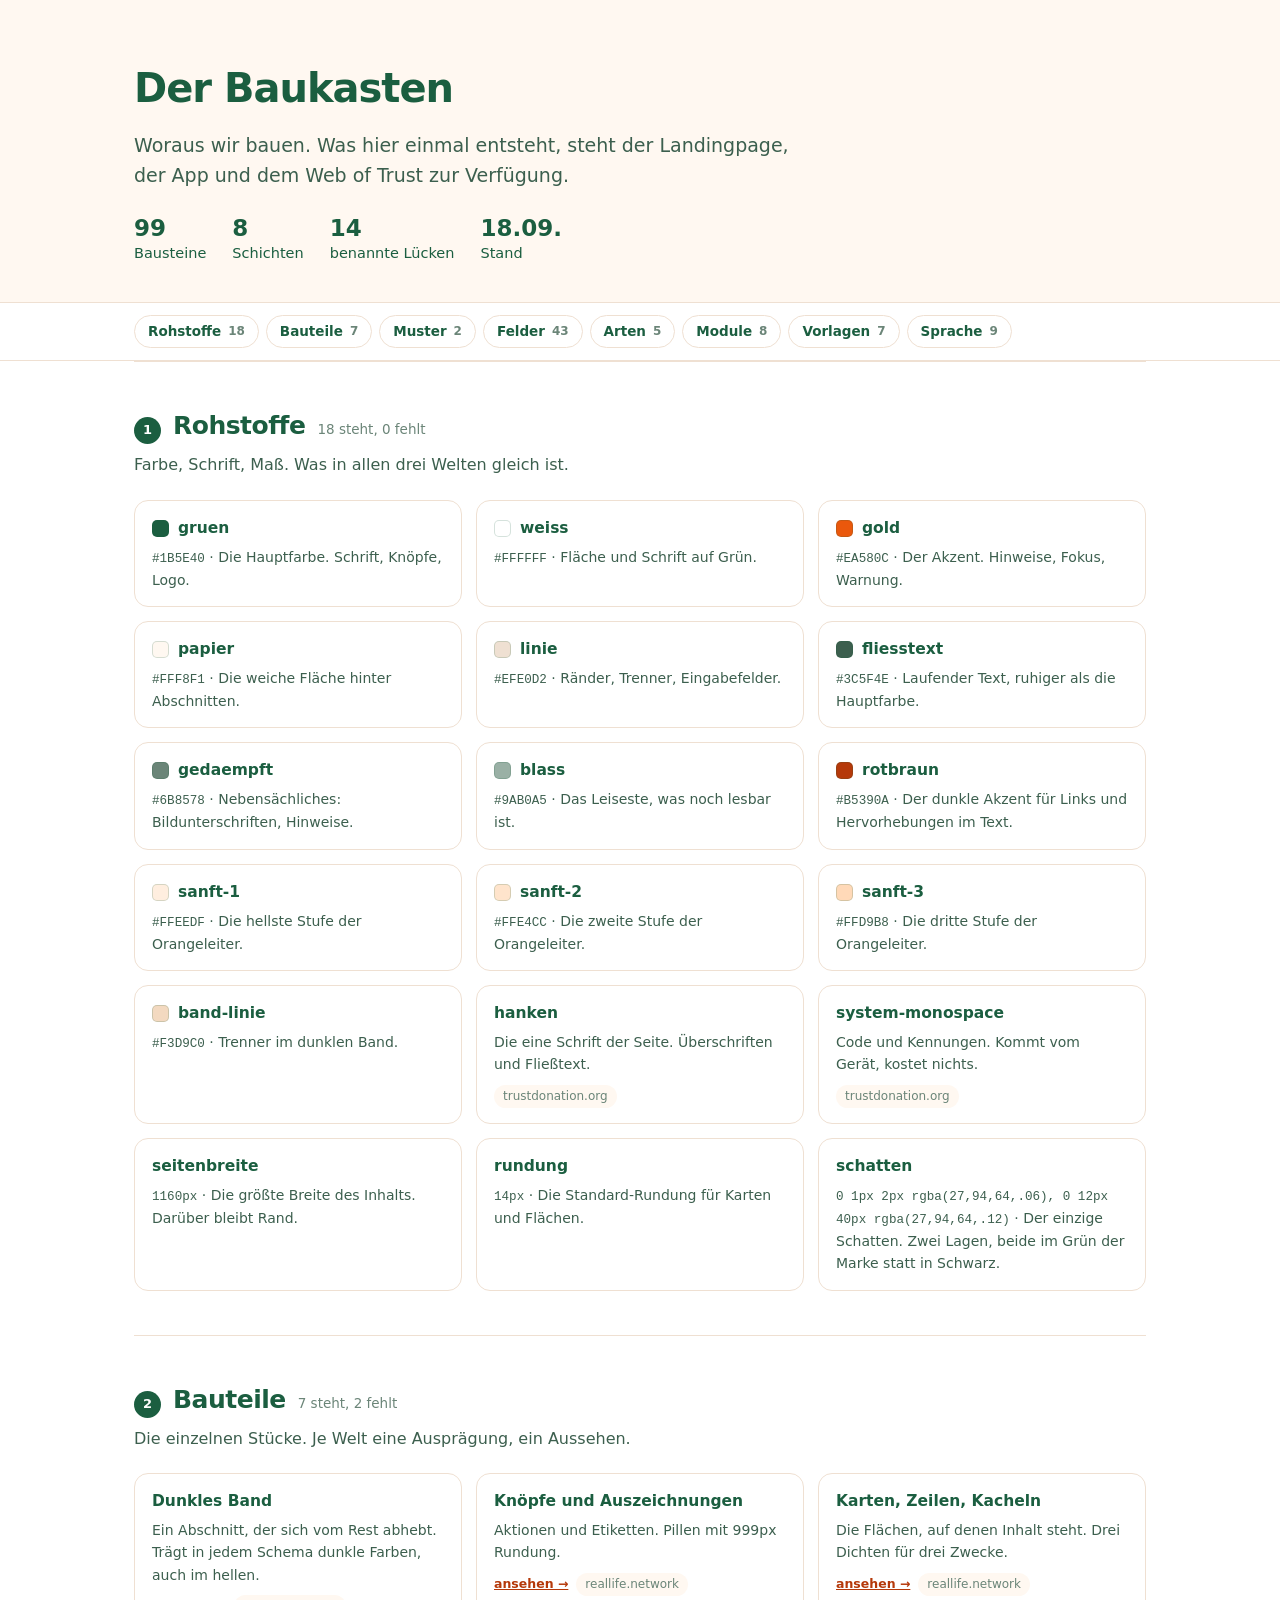
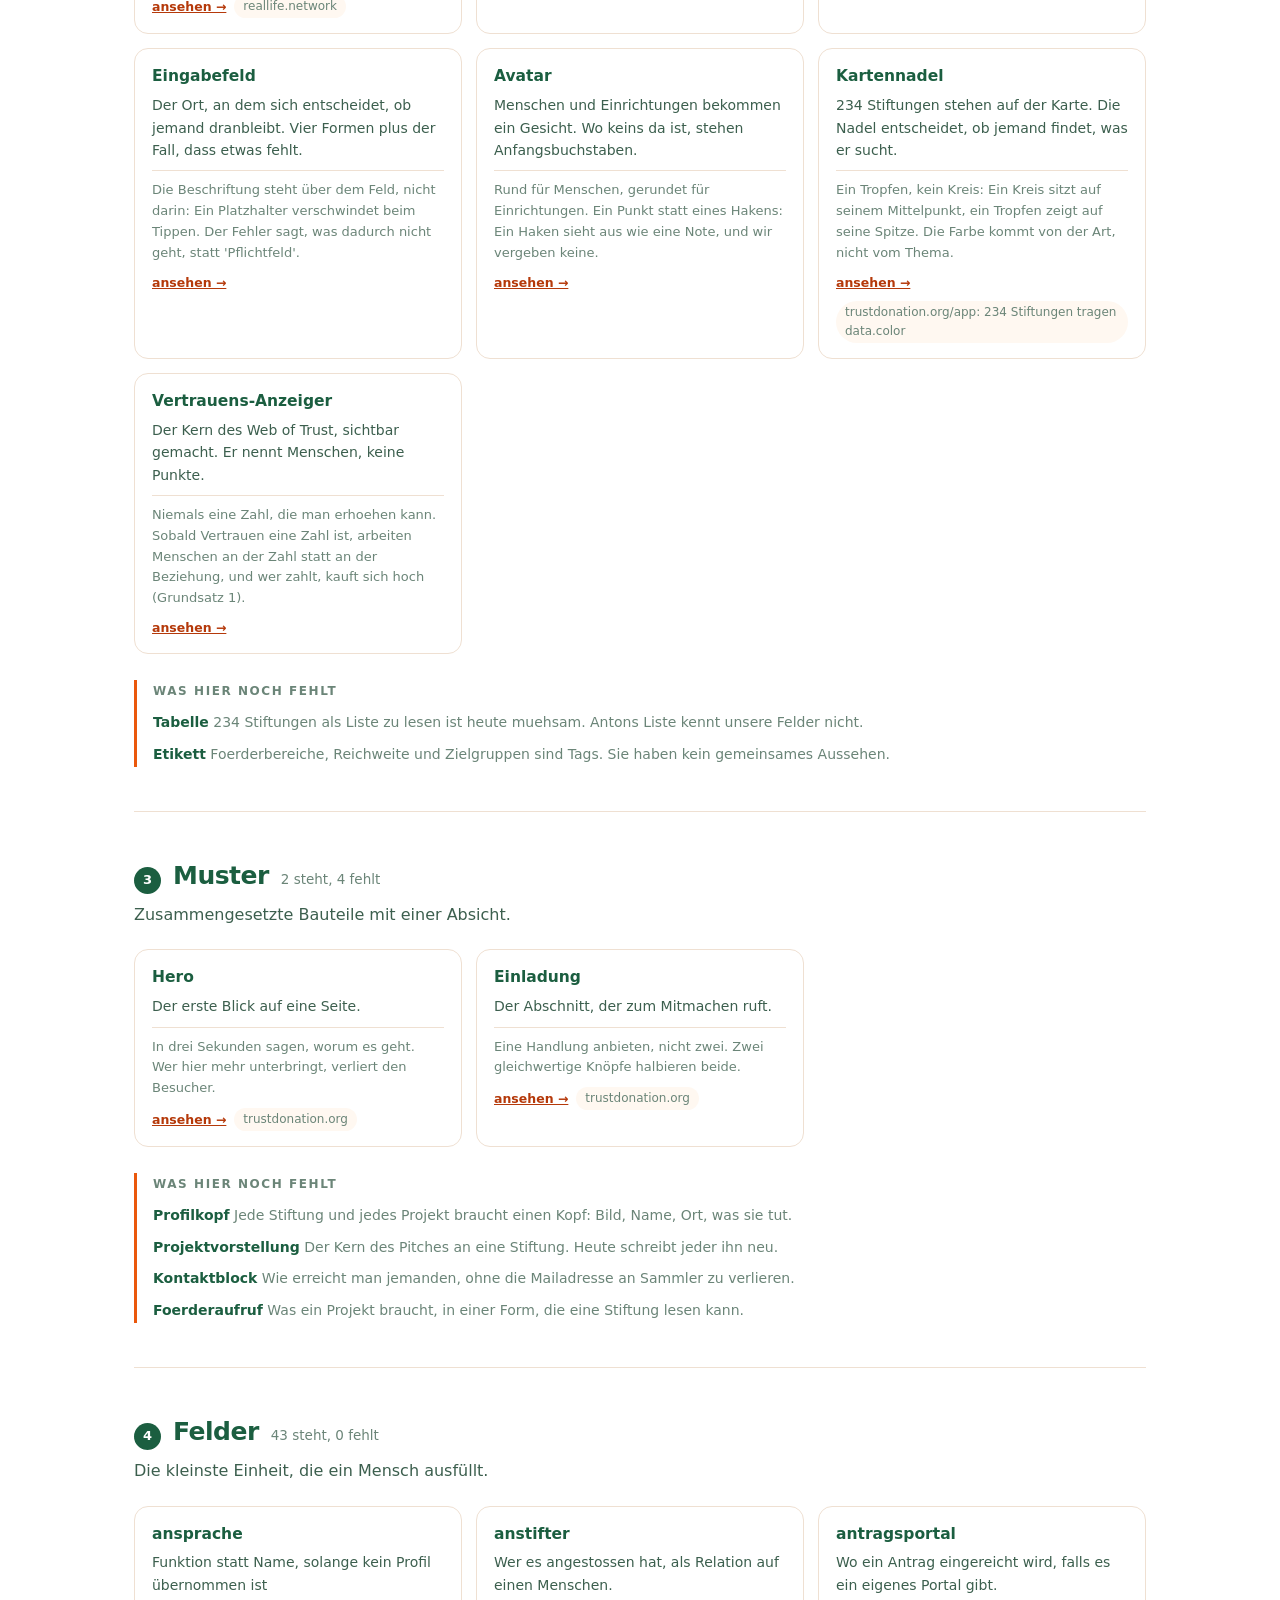
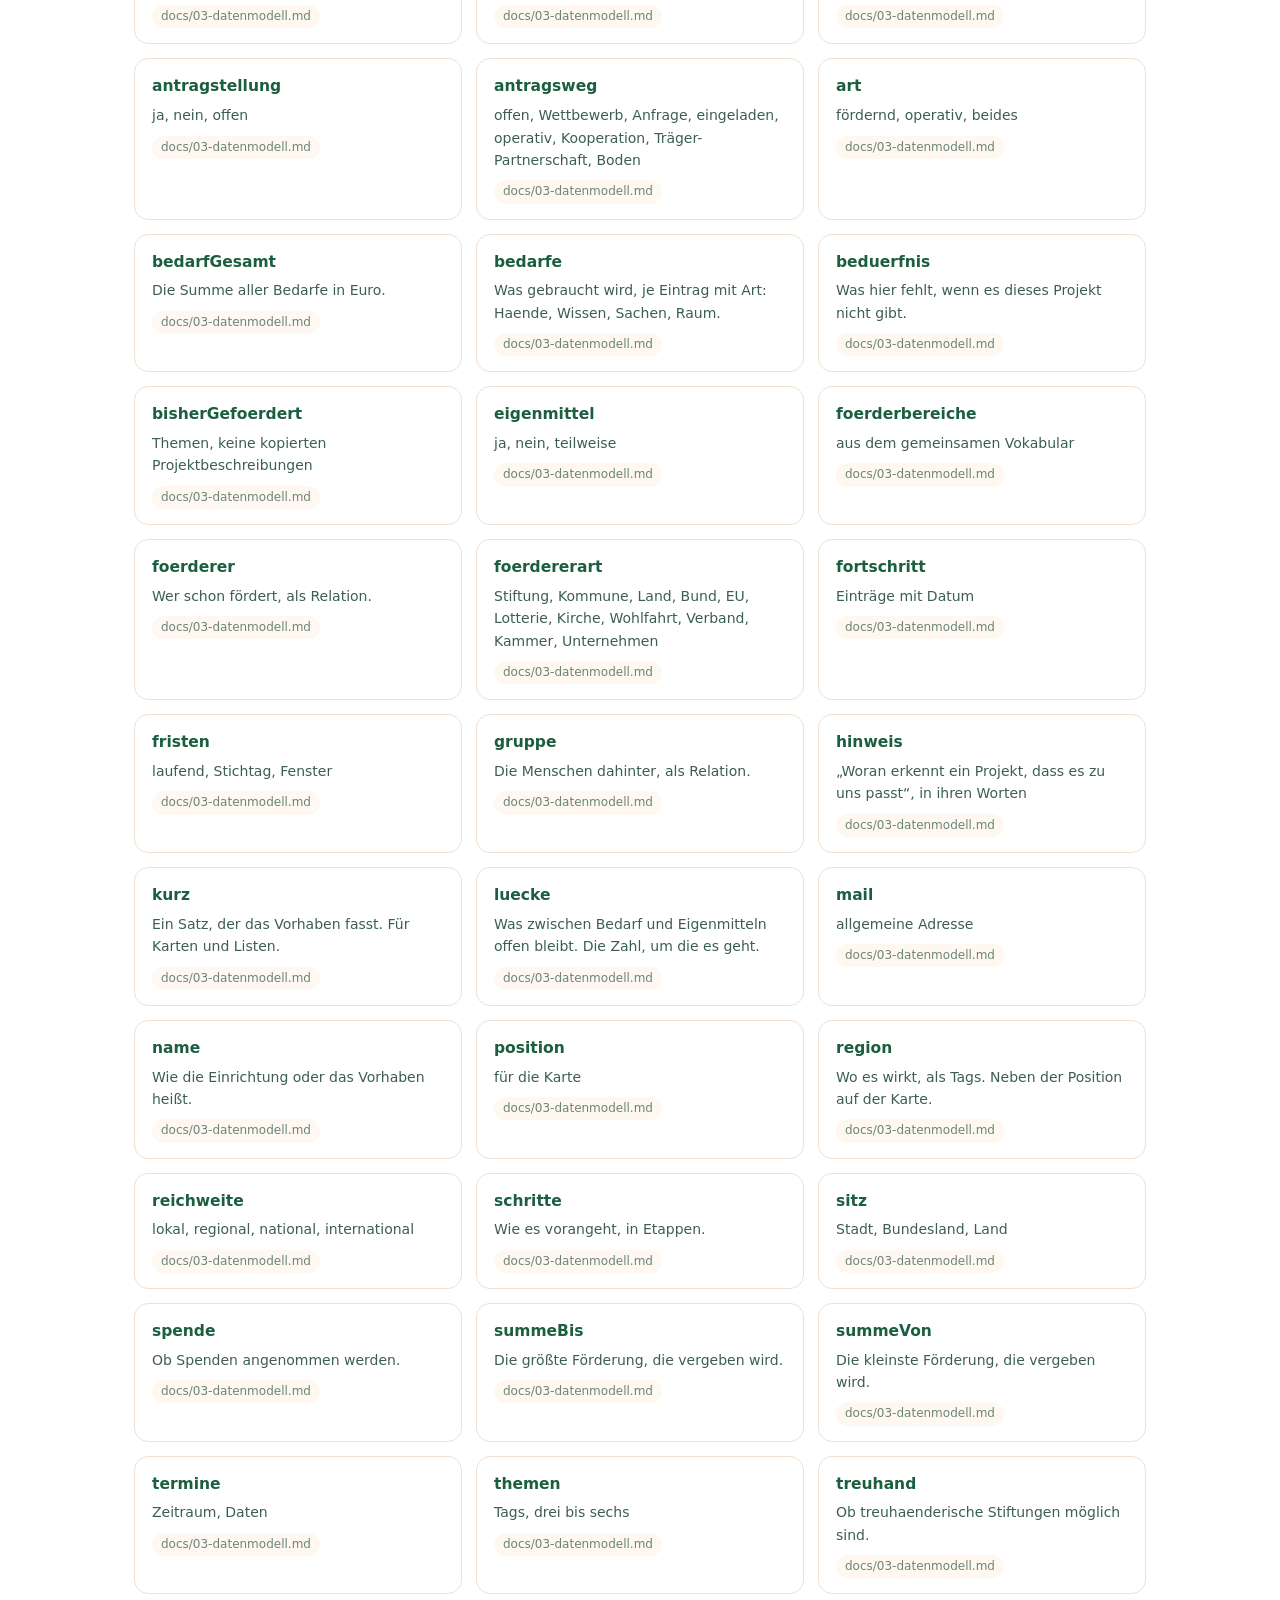
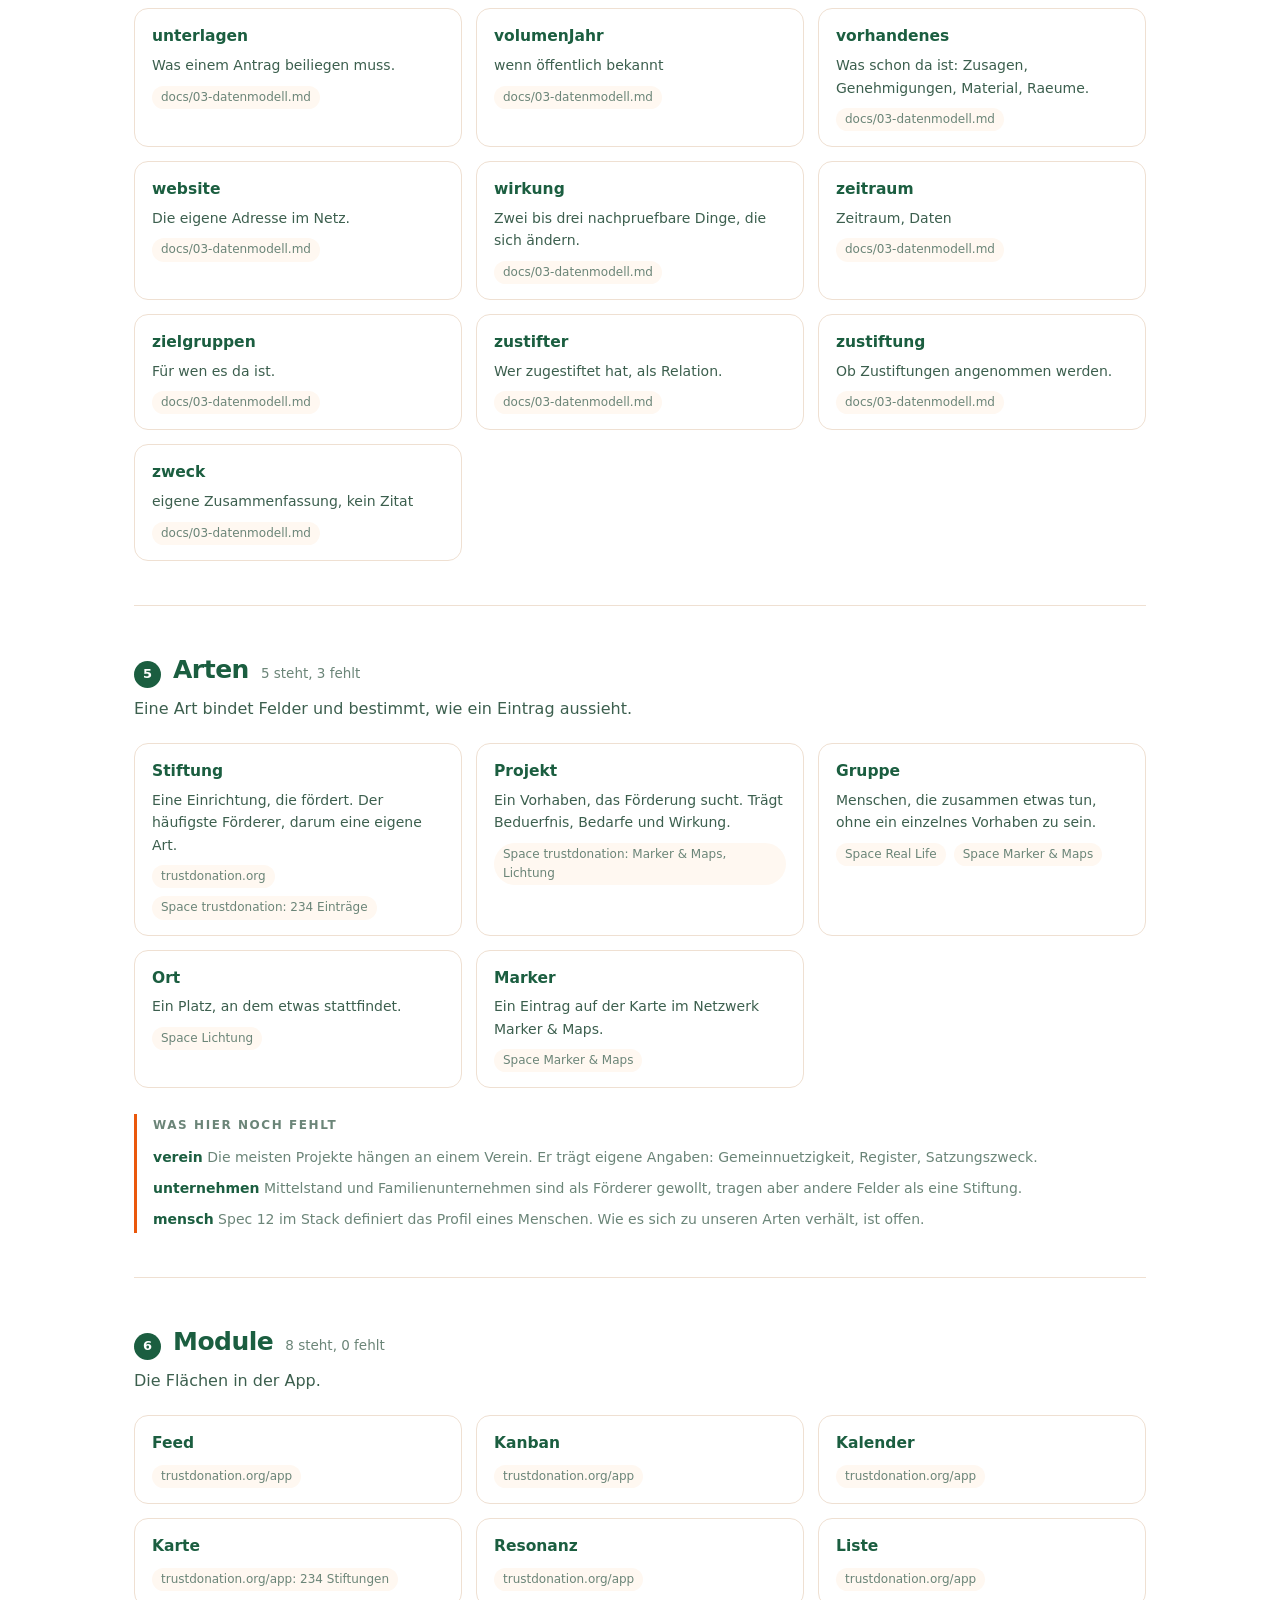
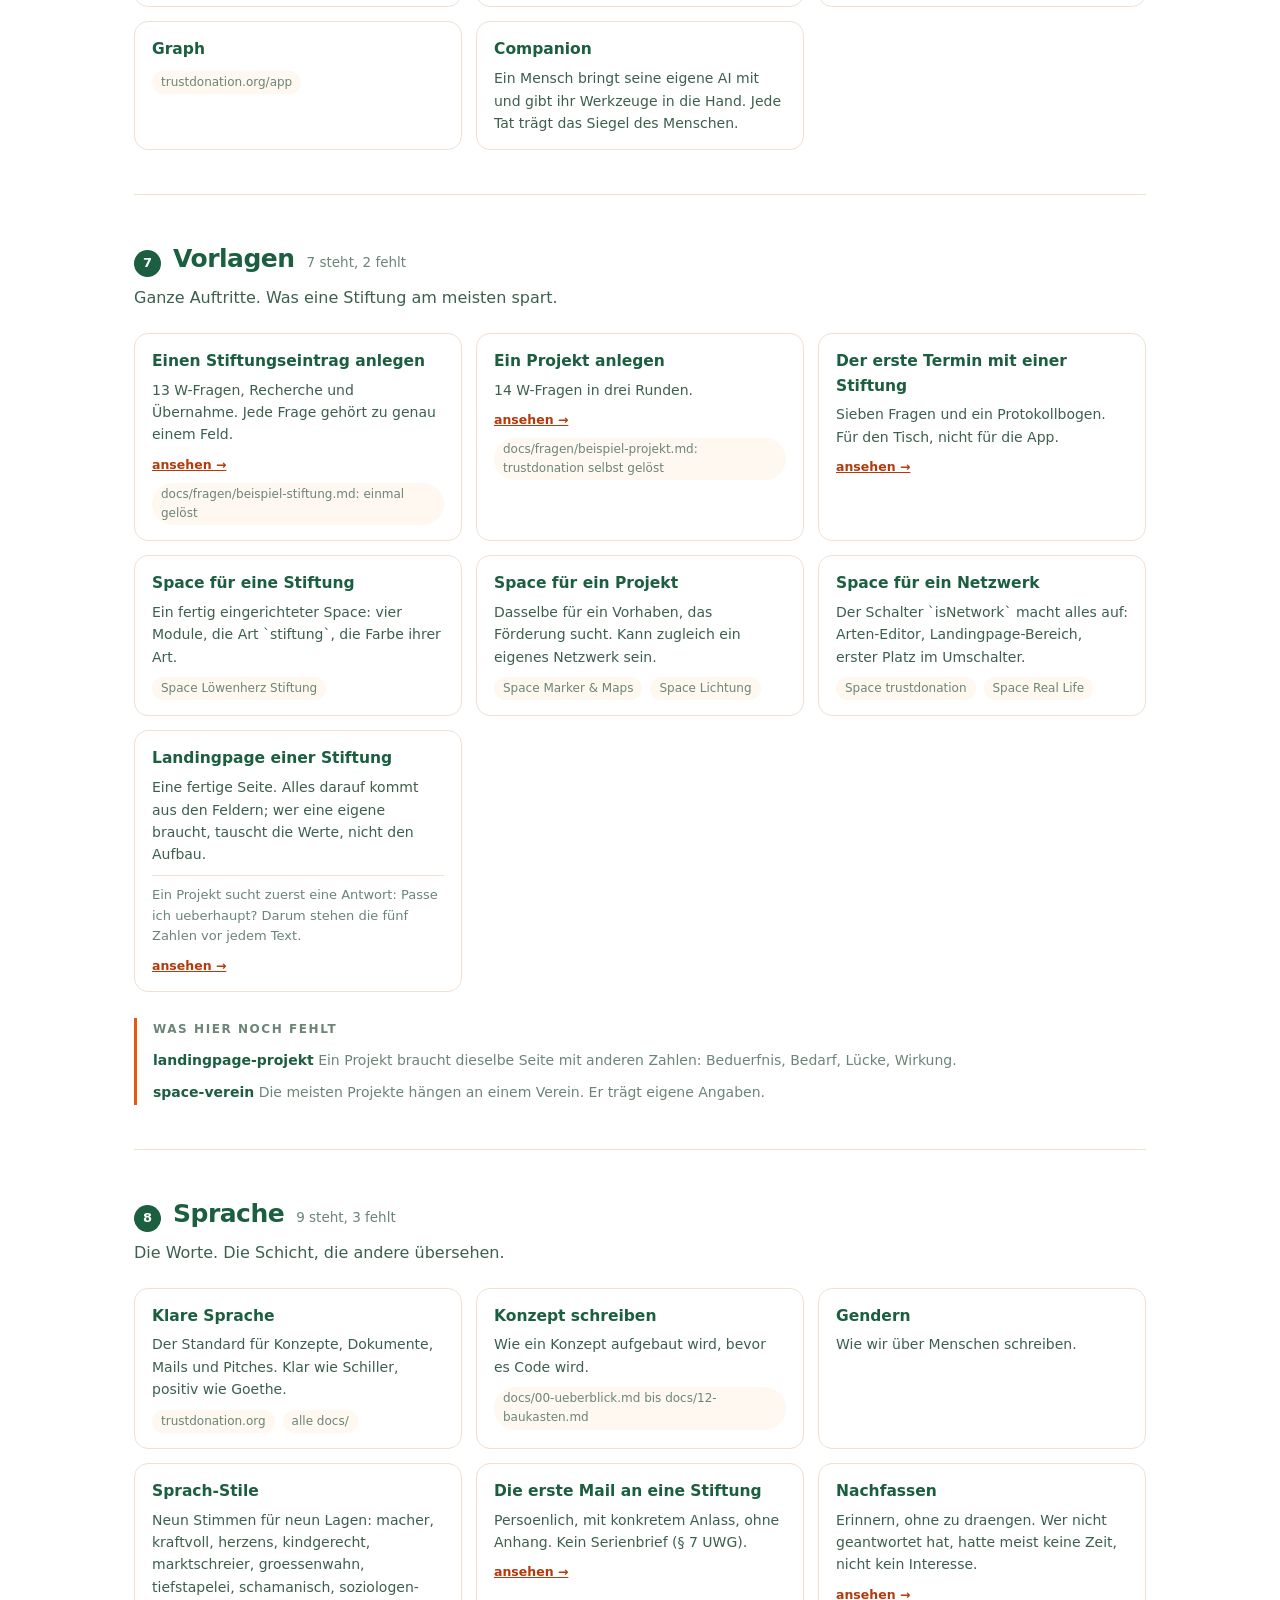
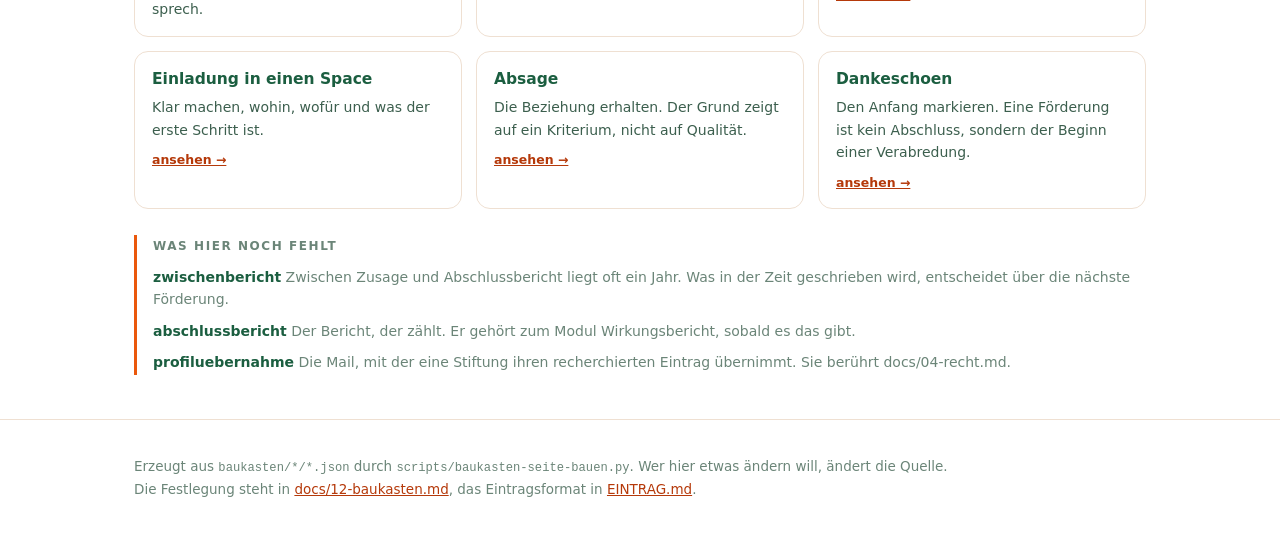
==== baukasten/index.html @ 00163eec "Der Baukasten wird sichtbar: eine Übersichtsseite Timo: "Sehe ich denn überhaupt den Baukasten? Ich " ====
<!doctype html>
<html lang="de">
<meta charset="utf-8">
<meta name="viewport" content="width=device-width, initial-scale=1">
<title>Der Baukasten — trustdonation</title>
<link rel="stylesheet" href="rohstoffe/tokens.css">
<style>
  * { box-sizing:border-box; }
  body { margin:0; background:var(--weiss); color:var(--gruen);
         font:400 16px/1.6 var(--schrift-hanken); -webkit-font-smoothing:antialiased; }
  .mitte { max-width:1060px; margin:0 auto; padding:0 24px; }
  a { color:var(--rotbraun); }

  header { padding:56px 0 36px; background:var(--papier); border-bottom:1px solid var(--linie); }
  h1 { font-size:clamp(28px,4vw,40px); font-weight:800; letter-spacing:-.025em; margin:0 0 10px; }
  .einsatz { font-size:19px; color:var(--fliesstext); max-width:36em; margin:0 0 24px; }
  .summe { display:flex; flex-wrap:wrap; gap:26px; font-size:14.5px; }
  .summe b { font-size:23px; font-weight:800; display:block; line-height:1.2; }

  nav { position:sticky; top:0; z-index:5; background:var(--weiss);
        border-bottom:1px solid var(--linie); padding:12px 0; }
  nav .mitte { display:flex; flex-wrap:wrap; gap:7px; }
  nav a { display:inline-flex; align-items:center; gap:7px;
          border:1px solid var(--linie); border-radius:999px; padding:5px 13px;
          font-size:13.5px; font-weight:600; color:var(--gruen); text-decoration:none; }
  nav a:hover { background:var(--papier); }
  nav a i { font-style:normal; color:var(--gedaempft); font-size:12px; }

  section { padding:44px 0; border-top:1px solid var(--linie); }
  .kopf { display:flex; align-items:baseline; gap:12px; flex-wrap:wrap; margin-bottom:6px; }
  .nr { width:27px; height:27px; border-radius:50%; background:var(--gruen); color:var(--weiss);
        font-size:13px; font-weight:700; display:inline-flex; align-items:center;
        justify-content:center; flex:none; }
  h2 { font-size:25px; font-weight:800; letter-spacing:-.02em; margin:0; }
  .zaehler { font-size:13.5px; color:var(--gedaempft); }
  .zweck { color:var(--fliesstext); margin:0 0 22px; max-width:40em; }

  .gitter { display:grid; grid-template-columns:repeat(auto-fill,minmax(258px,1fr)); gap:14px; }
  .stueck { border:1px solid var(--linie); border-radius:var(--rundung);
            padding:15px 17px; background:var(--weiss); }
  .stueck .name { font-weight:700; font-size:15.5px; display:flex;
                  align-items:center; gap:9px; margin-bottom:5px; }
  .probe { width:17px; height:17px; border-radius:5px; flex:none;
           border:1px solid rgba(27,94,64,.18); }
  .stueck .text { font-size:14px; color:var(--fliesstext); }
  .stueck .regel { font-size:13px; color:var(--gedaempft); margin-top:9px;
                   padding-top:9px; border-top:1px solid var(--linie); }
  .stueck .fuss { font-size:12px; color:var(--gedaempft); margin-top:9px;
                  display:flex; flex-wrap:wrap; gap:8px; align-items:center; }
  .stueck a.ansehen { font-size:12.5px; font-weight:600; }
  .beleg { background:var(--papier); border-radius:999px; padding:2px 9px; }

  .fehlt { margin-top:26px; border-left:3px solid var(--gold); padding:2px 0 2px 16px; }
  .fehlt h3 { font-size:12px; font-weight:700; text-transform:uppercase;
              letter-spacing:.13em; color:var(--gedaempft); margin:0 0 10px; }
  .fehlt ul { margin:0; padding:0; list-style:none; display:grid; gap:9px; }
  .fehlt li { font-size:14px; }
  .fehlt b { font-weight:600; }
  .fehlt span { color:var(--gedaempft); }

  footer { padding:36px 0 64px; font-size:13.5px; color:var(--gedaempft);
           border-top:1px solid var(--linie); }
  code { font-family:var(--schrift-system-monospace); font-size:.9em; }
</style>

<header>
  <div class="mitte">
    <h1>Der Baukasten</h1>
    <p class="einsatz">Woraus wir bauen. Was hier einmal entsteht, steht der Landingpage, der App und dem Web of Trust zur Verfügung.</p>
    <div class="summe">
      <span><b>99</b>Bausteine</span>
      <span><b>8</b>Schichten</span>
      <span><b>14</b>benannte Lücken</span>
      <span><b>18.09.</b>Stand</span>
    </div>
  </div>
</header>

<nav><div class="mitte"><a href="#rohstoffe">Rohstoffe <i>18</i></a><a href="#bauteile">Bauteile <i>7</i></a><a href="#muster">Muster <i>2</i></a><a href="#felder">Felder <i>43</i></a><a href="#arten">Arten <i>5</i></a><a href="#module">Module <i>8</i></a><a href="#vorlagen">Vorlagen <i>7</i></a><a href="#sprache">Sprache <i>9</i></a></div></nav>

<div class="mitte"><section id="rohstoffe"><div class="kopf"><span class="nr">1</span><h2>Rohstoffe</h2><span class="zaehler">18 steht, 0 fehlt</span></div><p class="zweck">Farbe, Schrift, Maß. Was in allen drei Welten gleich ist.</p><div class="gitter"><div class="stueck"><div class="name"><span class="probe" style="background:#1B5E40"></span>gruen</div><div class="text"><code>#1B5E40</code> · Die Hauptfarbe. Schrift, Knöpfe, Logo.</div></div><div class="stueck"><div class="name"><span class="probe" style="background:#FFFFFF"></span>weiss</div><div class="text"><code>#FFFFFF</code> · Fläche und Schrift auf Grün.</div></div><div class="stueck"><div class="name"><span class="probe" style="background:#EA580C"></span>gold</div><div class="text"><code>#EA580C</code> · Der Akzent. Hinweise, Fokus, Warnung.</div></div><div class="stueck"><div class="name"><span class="probe" style="background:#FFF8F1"></span>papier</div><div class="text"><code>#FFF8F1</code> · Die weiche Fläche hinter Abschnitten.</div></div><div class="stueck"><div class="name"><span class="probe" style="background:#EFE0D2"></span>linie</div><div class="text"><code>#EFE0D2</code> · Ränder, Trenner, Eingabefelder.</div></div><div class="stueck"><div class="name"><span class="probe" style="background:#3C5F4E"></span>fliesstext</div><div class="text"><code>#3C5F4E</code> · Laufender Text, ruhiger als die Hauptfarbe.</div></div><div class="stueck"><div class="name"><span class="probe" style="background:#6B8578"></span>gedaempft</div><div class="text"><code>#6B8578</code> · Nebensächliches: Bildunterschriften, Hinweise.</div></div><div class="stueck"><div class="name"><span class="probe" style="background:#9AB0A5"></span>blass</div><div class="text"><code>#9AB0A5</code> · Das Leiseste, was noch lesbar ist.</div></div><div class="stueck"><div class="name"><span class="probe" style="background:#B5390A"></span>rotbraun</div><div class="text"><code>#B5390A</code> · Der dunkle Akzent für Links und Hervorhebungen im Text.</div></div><div class="stueck"><div class="name"><span class="probe" style="background:#FFEEDF"></span>sanft-1</div><div class="text"><code>#FFEEDF</code> · Die hellste Stufe der Orangeleiter.</div></div><div class="stueck"><div class="name"><span class="probe" style="background:#FFE4CC"></span>sanft-2</div><div class="text"><code>#FFE4CC</code> · Die zweite Stufe der Orangeleiter.</div></div><div class="stueck"><div class="name"><span class="probe" style="background:#FFD9B8"></span>sanft-3</div><div class="text"><code>#FFD9B8</code> · Die dritte Stufe der Orangeleiter.</div></div><div class="stueck"><div class="name"><span class="probe" style="background:#F3D9C0"></span>band-linie</div><div class="text"><code>#F3D9C0</code> · Trenner im dunklen Band.</div></div><div class="stueck"><div class="name">hanken</div><div class="text">Die eine Schrift der Seite. Überschriften und Fließtext.</div><div class="fuss"><span class="beleg">trustdonation.org</span></div></div><div class="stueck"><div class="name">system-monospace</div><div class="text">Code und Kennungen. Kommt vom Gerät, kostet nichts.</div><div class="fuss"><span class="beleg">trustdonation.org</span></div></div><div class="stueck"><div class="name">seitenbreite</div><div class="text"><code>1160px</code> · Die größte Breite des Inhalts. Darüber bleibt Rand.</div></div><div class="stueck"><div class="name">rundung</div><div class="text"><code>14px</code> · Die Standard-Rundung für Karten und Flächen.</div></div><div class="stueck"><div class="name">schatten</div><div class="text"><code>0 1px 2px rgba(27,94,64,.06), 0 12px 40px rgba(27,94,64,.12)</code> · Der einzige Schatten. Zwei Lagen, beide im Grün der Marke statt in Schwarz.</div></div></div></section><section id="bauteile"><div class="kopf"><span class="nr">2</span><h2>Bauteile</h2><span class="zaehler">7 steht, 2 fehlt</span></div><p class="zweck">Die einzelnen Stücke. Je Welt eine Ausprägung, ein Aussehen.</p><div class="gitter"><div class="stueck"><div class="name">Dunkles Band</div><div class="text">Ein Abschnitt, der sich vom Rest abhebt. Trägt in jedem Schema dunkle Farben, auch im hellen.</div><div class="fuss"><a class="ansehen" href="../ds-bundle/components/band.html">ansehen →</a><span class="beleg">reallife.network</span></div></div><div class="stueck"><div class="name">Knöpfe und Auszeichnungen</div><div class="text">Aktionen und Etiketten. Pillen mit 999px Rundung.</div><div class="fuss"><a class="ansehen" href="../ds-bundle/components/buttons.html">ansehen →</a><span class="beleg">reallife.network</span></div></div><div class="stueck"><div class="name">Karten, Zeilen, Kacheln</div><div class="text">Die Flächen, auf denen Inhalt steht. Drei Dichten für drei Zwecke.</div><div class="fuss"><a class="ansehen" href="../ds-bundle/components/cards.html">ansehen →</a><span class="beleg">reallife.network</span></div></div><div class="stueck"><div class="name">Eingabefeld</div><div class="text">Der Ort, an dem sich entscheidet, ob jemand dranbleibt. Vier Formen plus der Fall, dass etwas fehlt.</div><div class="regel">Die Beschriftung steht über dem Feld, nicht darin: Ein Platzhalter verschwindet beim Tippen. Der Fehler sagt, was dadurch nicht geht, statt 'Pflichtfeld'.</div><div class="fuss"><a class="ansehen" href="bauteile/stuecke/feld.html">ansehen →</a></div></div><div class="stueck"><div class="name">Avatar</div><div class="text">Menschen und Einrichtungen bekommen ein Gesicht. Wo keins da ist, stehen Anfangsbuchstaben.</div><div class="regel">Rund für Menschen, gerundet für Einrichtungen. Ein Punkt statt eines Hakens: Ein Haken sieht aus wie eine Note, und wir vergeben keine.</div><div class="fuss"><a class="ansehen" href="bauteile/stuecke/avatar.html">ansehen →</a></div></div><div class="stueck"><div class="name">Kartennadel</div><div class="text">234 Stiftungen stehen auf der Karte. Die Nadel entscheidet, ob jemand findet, was er sucht.</div><div class="regel">Ein Tropfen, kein Kreis: Ein Kreis sitzt auf seinem Mittelpunkt, ein Tropfen zeigt auf seine Spitze. Die Farbe kommt von der Art, nicht vom Thema.</div><div class="fuss"><a class="ansehen" href="bauteile/stuecke/kartennadel.html">ansehen →</a><span class="beleg">trustdonation.org/app: 234 Stiftungen tragen data.color</span></div></div><div class="stueck"><div class="name">Vertrauens-Anzeiger</div><div class="text">Der Kern des Web of Trust, sichtbar gemacht. Er nennt Menschen, keine Punkte.</div><div class="regel">Niemals eine Zahl, die man erhoehen kann. Sobald Vertrauen eine Zahl ist, arbeiten Menschen an der Zahl statt an der Beziehung, und wer zahlt, kauft sich hoch (Grundsatz 1).</div><div class="fuss"><a class="ansehen" href="bauteile/stuecke/vertrauens-anzeiger.html">ansehen →</a></div></div></div><div class="fehlt"><h3>Was hier noch fehlt</h3><ul><li><b>Tabelle</b> <span>234 Stiftungen als Liste zu lesen ist heute muehsam. Antons Liste kennt unsere Felder nicht.</span></li><li><b>Etikett</b> <span>Foerderbereiche, Reichweite und Zielgruppen sind Tags. Sie haben kein gemeinsames Aussehen.</span></li></ul></div></section><section id="muster"><div class="kopf"><span class="nr">3</span><h2>Muster</h2><span class="zaehler">2 steht, 4 fehlt</span></div><p class="zweck">Zusammengesetzte Bauteile mit einer Absicht.</p><div class="gitter"><div class="stueck"><div class="name">Hero</div><div class="text">Der erste Blick auf eine Seite.</div><div class="regel">In drei Sekunden sagen, worum es geht. Wer hier mehr unterbringt, verliert den Besucher.</div><div class="fuss"><a class="ansehen" href="../ds-bundle/patterns/hero.html">ansehen →</a><span class="beleg">trustdonation.org</span></div></div><div class="stueck"><div class="name">Einladung</div><div class="text">Der Abschnitt, der zum Mitmachen ruft.</div><div class="regel">Eine Handlung anbieten, nicht zwei. Zwei gleichwertige Knöpfe halbieren beide.</div><div class="fuss"><a class="ansehen" href="../ds-bundle/patterns/invitation.html">ansehen →</a><span class="beleg">trustdonation.org</span></div></div></div><div class="fehlt"><h3>Was hier noch fehlt</h3><ul><li><b>Profilkopf</b> <span>Jede Stiftung und jedes Projekt braucht einen Kopf: Bild, Name, Ort, was sie tut.</span></li><li><b>Projektvorstellung</b> <span>Der Kern des Pitches an eine Stiftung. Heute schreibt jeder ihn neu.</span></li><li><b>Kontaktblock</b> <span>Wie erreicht man jemanden, ohne die Mailadresse an Sammler zu verlieren.</span></li><li><b>Foerderaufruf</b> <span>Was ein Projekt braucht, in einer Form, die eine Stiftung lesen kann.</span></li></ul></div></section><section id="felder"><div class="kopf"><span class="nr">4</span><h2>Felder</h2><span class="zaehler">43 steht, 0 fehlt</span></div><p class="zweck">Die kleinste Einheit, die ein Mensch ausfüllt.</p><div class="gitter"><div class="stueck"><div class="name">ansprache</div><div class="text">Funktion statt Name, solange kein Profil übernommen ist</div><div class="fuss"><span class="beleg">docs/03-datenmodell.md</span></div></div><div class="stueck"><div class="name">anstifter</div><div class="text">Wer es angestossen hat, als Relation auf einen Menschen.</div><div class="fuss"><span class="beleg">docs/03-datenmodell.md</span></div></div><div class="stueck"><div class="name">antragsportal</div><div class="text">Wo ein Antrag eingereicht wird, falls es ein eigenes Portal gibt.</div><div class="fuss"><span class="beleg">docs/03-datenmodell.md</span></div></div><div class="stueck"><div class="name">antragstellung</div><div class="text">ja, nein, offen</div><div class="fuss"><span class="beleg">docs/03-datenmodell.md</span></div></div><div class="stueck"><div class="name">antragsweg</div><div class="text">offen, Wettbewerb, Anfrage, eingeladen, operativ, Kooperation, Träger-Partnerschaft, Boden</div><div class="fuss"><span class="beleg">docs/03-datenmodell.md</span></div></div><div class="stueck"><div class="name">art</div><div class="text">fördernd, operativ, beides</div><div class="fuss"><span class="beleg">docs/03-datenmodell.md</span></div></div><div class="stueck"><div class="name">bedarfGesamt</div><div class="text">Die Summe aller Bedarfe in Euro.</div><div class="fuss"><span class="beleg">docs/03-datenmodell.md</span></div></div><div class="stueck"><div class="name">bedarfe</div><div class="text">Was gebraucht wird, je Eintrag mit Art: Haende, Wissen, Sachen, Raum.</div><div class="fuss"><span class="beleg">docs/03-datenmodell.md</span></div></div><div class="stueck"><div class="name">beduerfnis</div><div class="text">Was hier fehlt, wenn es dieses Projekt nicht gibt.</div><div class="fuss"><span class="beleg">docs/03-datenmodell.md</span></div></div><div class="stueck"><div class="name">bisherGefoerdert</div><div class="text">Themen, keine kopierten Projektbeschreibungen</div><div class="fuss"><span class="beleg">docs/03-datenmodell.md</span></div></div><div class="stueck"><div class="name">eigenmittel</div><div class="text">ja, nein, teilweise</div><div class="fuss"><span class="beleg">docs/03-datenmodell.md</span></div></div><div class="stueck"><div class="name">foerderbereiche</div><div class="text">aus dem gemeinsamen Vokabular</div><div class="fuss"><span class="beleg">docs/03-datenmodell.md</span></div></div><div class="stueck"><div class="name">foerderer</div><div class="text">Wer schon fördert, als Relation.</div><div class="fuss"><span class="beleg">docs/03-datenmodell.md</span></div></div><div class="stueck"><div class="name">foerdererart</div><div class="text">Stiftung, Kommune, Land, Bund, EU, Lotterie, Kirche, Wohlfahrt, Verband, Kammer, Unternehmen</div><div class="fuss"><span class="beleg">docs/03-datenmodell.md</span></div></div><div class="stueck"><div class="name">fortschritt</div><div class="text">Einträge mit Datum</div><div class="fuss"><span class="beleg">docs/03-datenmodell.md</span></div></div><div class="stueck"><div class="name">fristen</div><div class="text">laufend, Stichtag, Fenster</div><div class="fuss"><span class="beleg">docs/03-datenmodell.md</span></div></div><div class="stueck"><div class="name">gruppe</div><div class="text">Die Menschen dahinter, als Relation.</div><div class="fuss"><span class="beleg">docs/03-datenmodell.md</span></div></div><div class="stueck"><div class="name">hinweis</div><div class="text">„Woran erkennt ein Projekt, dass es zu uns passt“, in ihren Worten</div><div class="fuss"><span class="beleg">docs/03-datenmodell.md</span></div></div><div class="stueck"><div class="name">kurz</div><div class="text">Ein Satz, der das Vorhaben fasst. Für Karten und Listen.</div><div class="fuss"><span class="beleg">docs/03-datenmodell.md</span></div></div><div class="stueck"><div class="name">luecke</div><div class="text">Was zwischen Bedarf und Eigenmitteln offen bleibt. Die Zahl, um die es geht.</div><div class="fuss"><span class="beleg">docs/03-datenmodell.md</span></div></div><div class="stueck"><div class="name">mail</div><div class="text">allgemeine Adresse</div><div class="fuss"><span class="beleg">docs/03-datenmodell.md</span></div></div><div class="stueck"><div class="name">name</div><div class="text">Wie die Einrichtung oder das Vorhaben heißt.</div><div class="fuss"><span class="beleg">docs/03-datenmodell.md</span></div></div><div class="stueck"><div class="name">position</div><div class="text">für die Karte</div><div class="fuss"><span class="beleg">docs/03-datenmodell.md</span></div></div><div class="stueck"><div class="name">region</div><div class="text">Wo es wirkt, als Tags. Neben der Position auf der Karte.</div><div class="fuss"><span class="beleg">docs/03-datenmodell.md</span></div></div><div class="stueck"><div class="name">reichweite</div><div class="text">lokal, regional, national, international</div><div class="fuss"><span class="beleg">docs/03-datenmodell.md</span></div></div><div class="stueck"><div class="name">schritte</div><div class="text">Wie es vorangeht, in Etappen.</div><div class="fuss"><span class="beleg">docs/03-datenmodell.md</span></div></div><div class="stueck"><div class="name">sitz</div><div class="text">Stadt, Bundesland, Land</div><div class="fuss"><span class="beleg">docs/03-datenmodell.md</span></div></div><div class="stueck"><div class="name">spende</div><div class="text">Ob Spenden angenommen werden.</div><div class="fuss"><span class="beleg">docs/03-datenmodell.md</span></div></div><div class="stueck"><div class="name">summeBis</div><div class="text">Die größte Förderung, die vergeben wird.</div><div class="fuss"><span class="beleg">docs/03-datenmodell.md</span></div></div><div class="stueck"><div class="name">summeVon</div><div class="text">Die kleinste Förderung, die vergeben wird.</div><div class="fuss"><span class="beleg">docs/03-datenmodell.md</span></div></div><div class="stueck"><div class="name">termine</div><div class="text">Zeitraum, Daten</div><div class="fuss"><span class="beleg">docs/03-datenmodell.md</span></div></div><div class="stueck"><div class="name">themen</div><div class="text">Tags, drei bis sechs</div><div class="fuss"><span class="beleg">docs/03-datenmodell.md</span></div></div><div class="stueck"><div class="name">treuhand</div><div class="text">Ob treuhaenderische Stiftungen möglich sind.</div><div class="fuss"><span class="beleg">docs/03-datenmodell.md</span></div></div><div class="stueck"><div class="name">unterlagen</div><div class="text">Was einem Antrag beiliegen muss.</div><div class="fuss"><span class="beleg">docs/03-datenmodell.md</span></div></div><div class="stueck"><div class="name">volumenJahr</div><div class="text">wenn öffentlich bekannt</div><div class="fuss"><span class="beleg">docs/03-datenmodell.md</span></div></div><div class="stueck"><div class="name">vorhandenes</div><div class="text">Was schon da ist: Zusagen, Genehmigungen, Material, Raeume.</div><div class="fuss"><span class="beleg">docs/03-datenmodell.md</span></div></div><div class="stueck"><div class="name">website</div><div class="text">Die eigene Adresse im Netz.</div><div class="fuss"><span class="beleg">docs/03-datenmodell.md</span></div></div><div class="stueck"><div class="name">wirkung</div><div class="text">Zwei bis drei nachpruefbare Dinge, die sich ändern.</div><div class="fuss"><span class="beleg">docs/03-datenmodell.md</span></div></div><div class="stueck"><div class="name">zeitraum</div><div class="text">Zeitraum, Daten</div><div class="fuss"><span class="beleg">docs/03-datenmodell.md</span></div></div><div class="stueck"><div class="name">zielgruppen</div><div class="text">Für wen es da ist.</div><div class="fuss"><span class="beleg">docs/03-datenmodell.md</span></div></div><div class="stueck"><div class="name">zustifter</div><div class="text">Wer zugestiftet hat, als Relation.</div><div class="fuss"><span class="beleg">docs/03-datenmodell.md</span></div></div><div class="stueck"><div class="name">zustiftung</div><div class="text">Ob Zustiftungen angenommen werden.</div><div class="fuss"><span class="beleg">docs/03-datenmodell.md</span></div></div><div class="stueck"><div class="name">zweck</div><div class="text">eigene Zusammenfassung, kein Zitat</div><div class="fuss"><span class="beleg">docs/03-datenmodell.md</span></div></div></div></section><section id="arten"><div class="kopf"><span class="nr">5</span><h2>Arten</h2><span class="zaehler">5 steht, 3 fehlt</span></div><p class="zweck">Eine Art bindet Felder und bestimmt, wie ein Eintrag aussieht.</p><div class="gitter"><div class="stueck"><div class="name">Stiftung</div><div class="text">Eine Einrichtung, die fördert. Der häufigste Förderer, darum eine eigene Art.</div><div class="fuss"><span class="beleg">trustdonation.org</span><span class="beleg">Space trustdonation: 234 Einträge</span></div></div><div class="stueck"><div class="name">Projekt</div><div class="text">Ein Vorhaben, das Förderung sucht. Trägt Beduerfnis, Bedarfe und Wirkung.</div><div class="fuss"><span class="beleg">Space trustdonation: Marker &amp; Maps, Lichtung</span></div></div><div class="stueck"><div class="name">Gruppe</div><div class="text">Menschen, die zusammen etwas tun, ohne ein einzelnes Vorhaben zu sein.</div><div class="fuss"><span class="beleg">Space Real Life</span><span class="beleg">Space Marker &amp; Maps</span></div></div><div class="stueck"><div class="name">Ort</div><div class="text">Ein Platz, an dem etwas stattfindet.</div><div class="fuss"><span class="beleg">Space Lichtung</span></div></div><div class="stueck"><div class="name">Marker</div><div class="text">Ein Eintrag auf der Karte im Netzwerk Marker & Maps.</div><div class="fuss"><span class="beleg">Space Marker &amp; Maps</span></div></div></div><div class="fehlt"><h3>Was hier noch fehlt</h3><ul><li><b>verein</b> <span>Die meisten Projekte hängen an einem Verein. Er trägt eigene Angaben: Gemeinnuetzigkeit, Register, Satzungszweck.</span></li><li><b>unternehmen</b> <span>Mittelstand und Familienunternehmen sind als Förderer gewollt, tragen aber andere Felder als eine Stiftung.</span></li><li><b>mensch</b> <span>Spec 12 im Stack definiert das Profil eines Menschen. Wie es sich zu unseren Arten verhält, ist offen.</span></li></ul></div></section><section id="module"><div class="kopf"><span class="nr">6</span><h2>Module</h2><span class="zaehler">8 steht, 0 fehlt</span></div><p class="zweck">Die Flächen in der App.</p><div class="gitter"><div class="stueck"><div class="name">Feed</div><div class="fuss"><span class="beleg">trustdonation.org/app</span></div></div><div class="stueck"><div class="name">Kanban</div><div class="fuss"><span class="beleg">trustdonation.org/app</span></div></div><div class="stueck"><div class="name">Kalender</div><div class="fuss"><span class="beleg">trustdonation.org/app</span></div></div><div class="stueck"><div class="name">Karte</div><div class="fuss"><span class="beleg">trustdonation.org/app: 234 Stiftungen</span></div></div><div class="stueck"><div class="name">Resonanz</div><div class="fuss"><span class="beleg">trustdonation.org/app</span></div></div><div class="stueck"><div class="name">Liste</div><div class="fuss"><span class="beleg">trustdonation.org/app</span></div></div><div class="stueck"><div class="name">Graph</div><div class="fuss"><span class="beleg">trustdonation.org/app</span></div></div><div class="stueck"><div class="name">Companion</div><div class="text">Ein Mensch bringt seine eigene AI mit und gibt ihr Werkzeuge in die Hand. Jede Tat trägt das Siegel des Menschen.</div></div></div></section><section id="vorlagen"><div class="kopf"><span class="nr">7</span><h2>Vorlagen</h2><span class="zaehler">7 steht, 2 fehlt</span></div><p class="zweck">Ganze Auftritte. Was eine Stiftung am meisten spart.</p><div class="gitter"><div class="stueck"><div class="name">Einen Stiftungseintrag anlegen</div><div class="text">13 W-Fragen, Recherche und Übernahme. Jede Frage gehört zu genau einem Feld.</div><div class="fuss"><a class="ansehen" href="../docs/fragen/stiftung.md">ansehen →</a><span class="beleg">docs/fragen/beispiel-stiftung.md: einmal gelöst</span></div></div><div class="stueck"><div class="name">Ein Projekt anlegen</div><div class="text">14 W-Fragen in drei Runden.</div><div class="fuss"><a class="ansehen" href="../docs/fragen/projekt.md">ansehen →</a><span class="beleg">docs/fragen/beispiel-projekt.md: trustdonation selbst gelöst</span></div></div><div class="stueck"><div class="name">Der erste Termin mit einer Stiftung</div><div class="text">Sieben Fragen und ein Protokollbogen. Für den Tisch, nicht für die App.</div><div class="fuss"><a class="ansehen" href="../docs/fragen/stiftungsgespraech.md">ansehen →</a></div></div><div class="stueck"><div class="name">Space für eine Stiftung</div><div class="text">Ein fertig eingerichteter Space: vier Module, die Art `stiftung`, die Farbe ihrer Art.</div><div class="fuss"><span class="beleg">Space Löwenherz Stiftung</span></div></div><div class="stueck"><div class="name">Space für ein Projekt</div><div class="text">Dasselbe für ein Vorhaben, das Förderung sucht. Kann zugleich ein eigenes Netzwerk sein.</div><div class="fuss"><span class="beleg">Space Marker &amp; Maps</span><span class="beleg">Space Lichtung</span></div></div><div class="stueck"><div class="name">Space für ein Netzwerk</div><div class="text">Der Schalter `isNetwork` macht alles auf: Arten-Editor, Landingpage-Bereich, erster Platz im Umschalter.</div><div class="fuss"><span class="beleg">Space trustdonation</span><span class="beleg">Space Real Life</span></div></div><div class="stueck"><div class="name">Landingpage einer Stiftung</div><div class="text">Eine fertige Seite. Alles darauf kommt aus den Feldern; wer eine eigene braucht, tauscht die Werte, nicht den Aufbau.</div><div class="regel">Ein Projekt sucht zuerst eine Antwort: Passe ich ueberhaupt? Darum stehen die fünf Zahlen vor jedem Text.</div><div class="fuss"><a class="ansehen" href="vorlagen/landingpage-stiftung.html">ansehen →</a></div></div></div><div class="fehlt"><h3>Was hier noch fehlt</h3><ul><li><b>landingpage-projekt</b> <span>Ein Projekt braucht dieselbe Seite mit anderen Zahlen: Beduerfnis, Bedarf, Lücke, Wirkung.</span></li><li><b>space-verein</b> <span>Die meisten Projekte hängen an einem Verein. Er trägt eigene Angaben.</span></li></ul></div></section><section id="sprache"><div class="kopf"><span class="nr">8</span><h2>Sprache</h2><span class="zaehler">9 steht, 3 fehlt</span></div><p class="zweck">Die Worte. Die Schicht, die andere übersehen.</p><div class="gitter"><div class="stueck"><div class="name">Klare Sprache</div><div class="text">Der Standard für Konzepte, Dokumente, Mails und Pitches. Klar wie Schiller, positiv wie Goethe.</div><div class="fuss"><span class="beleg">trustdonation.org</span><span class="beleg">alle docs/</span></div></div><div class="stueck"><div class="name">Konzept schreiben</div><div class="text">Wie ein Konzept aufgebaut wird, bevor es Code wird.</div><div class="fuss"><span class="beleg">docs/00-ueberblick.md bis docs/12-baukasten.md</span></div></div><div class="stueck"><div class="name">Gendern</div><div class="text">Wie wir über Menschen schreiben.</div></div><div class="stueck"><div class="name">Sprach-Stile</div><div class="text">Neun Stimmen für neun Lagen: macher, kraftvoll, herzens, kindgerecht, marktschreier, groessenwahn, tiefstapelei, schamanisch, soziologen-sprech.</div></div><div class="stueck"><div class="name">Die erste Mail an eine Stiftung</div><div class="text">Persoenlich, mit konkretem Anlass, ohne Anhang. Kein Serienbrief (§ 7 UWG).</div><div class="fuss"><a class="ansehen" href="../docs/07-ansprache.md">ansehen →</a></div></div><div class="stueck"><div class="name">Nachfassen</div><div class="text">Erinnern, ohne zu draengen. Wer nicht geantwortet hat, hatte meist keine Zeit, nicht kein Interesse.</div><div class="fuss"><a class="ansehen" href="sprache/texte/nachfassen.md">ansehen →</a></div></div><div class="stueck"><div class="name">Einladung in einen Space</div><div class="text">Klar machen, wohin, wofür und was der erste Schritt ist.</div><div class="fuss"><a class="ansehen" href="sprache/texte/einladung.md">ansehen →</a></div></div><div class="stueck"><div class="name">Absage</div><div class="text">Die Beziehung erhalten. Der Grund zeigt auf ein Kriterium, nicht auf Qualität.</div><div class="fuss"><a class="ansehen" href="sprache/texte/absage.md">ansehen →</a></div></div><div class="stueck"><div class="name">Dankeschoen</div><div class="text">Den Anfang markieren. Eine Förderung ist kein Abschluss, sondern der Beginn einer Verabredung.</div><div class="fuss"><a class="ansehen" href="sprache/texte/dankeschoen.md">ansehen →</a></div></div></div><div class="fehlt"><h3>Was hier noch fehlt</h3><ul><li><b>zwischenbericht</b> <span>Zwischen Zusage und Abschlussbericht liegt oft ein Jahr. Was in der Zeit geschrieben wird, entscheidet über die nächste Förderung.</span></li><li><b>abschlussbericht</b> <span>Der Bericht, der zählt. Er gehört zum Modul Wirkungsbericht, sobald es das gibt.</span></li><li><b>profiluebernahme</b> <span>Die Mail, mit der eine Stiftung ihren recherchierten Eintrag übernimmt. Sie berührt docs/04-recht.md.</span></li></ul></div></section></div>

<footer>
  <div class="mitte">
    Erzeugt aus <code>baukasten/*/*.json</code> durch <code>scripts/baukasten-seite-bauen.py</code>.
    Wer hier etwas ändern will, ändert die Quelle.<br>
    Die Festlegung steht in <a href="../docs/12-baukasten.md">docs/12-baukasten.md</a>,
    das Eintragsformat in <a href="EINTRAG.md">EINTRAG.md</a>.
  </div>
</footer>
---- baukasten/rohstoffe/tokens.css ----
/* Die Rohstoffe von trustdonation, als CSS-Variablen.
 *
 * ERZEUGT aus baukasten/rohstoffe/*.json durch scripts/rohstoffe-bauen.py.
 * Wer hier etwas ändert, verliert es beim nächsten Lauf. Die Quelle ist
 * farben.json.
 *
 * Jede Farbe steht zweimal: unter ihrem Namen im Baukasten und unter
 * jedem Namen, den sie auf der Seite trägt. So lassen sich Bauteile
 * schreiben, die beides verstehen.
 */
:root {
  /* Die Hauptfarbe. Schrift, Knöpfe, Logo. */
  --gruen: #1B5E40;
  --ink: var(--gruen);
  --pill: var(--gruen);
  --band-text: var(--gruen);
  --logo-ink: var(--gruen);

  /* Fläche und Schrift auf Grün. */
  --weiss: #FFFFFF;
  --bg: var(--weiss);
  --surface: var(--weiss);
  --on-pill: var(--weiss);
  --band-surface: var(--weiss);

  /* Der Akzent. Hinweise, Fokus, Warnung. */
  --gold: #EA580C;
  --band-accent: var(--gold);

  /* Die weiche Fläche hinter Abschnitten. */
  --papier: #FFF8F1;
  --bg-soft: var(--papier);
  --or1: var(--papier);

  /* Ränder, Trenner, Eingabefelder. */
  --linie: #EFE0D2;
  --line: var(--linie);

  /* Laufender Text, ruhiger als die Hauptfarbe. */
  --fliesstext: #3C5F4E;
  --body: var(--fliesstext);
  --band-body: var(--fliesstext);

  /* Nebensächliches: Bildunterschriften, Hinweise. */
  --gedaempft: #6B8578;
  --muted: var(--gedaempft);

  /* Das Leiseste, was noch lesbar ist. */
  --blass: #9AB0A5;
  --faint: var(--blass);

  /* Der dunkle Akzent für Links und Hervorhebungen im Text. */
  --rotbraun: #B5390A;
  --accent: var(--rotbraun);

  /* Die hellste Stufe der Orangeleiter. */
  --sanft-1: #FFEEDF;
  --accent-soft: var(--sanft-1);
  --or2: var(--sanft-1);

  /* Die zweite Stufe der Orangeleiter. */
  --sanft-2: #FFE4CC;
  --or3: var(--sanft-2);

  /* Die dritte Stufe der Orangeleiter. */
  --sanft-3: #FFD9B8;
  --or4: var(--sanft-3);

  /* Trenner im dunklen Band. */
  --band-linie: #F3D9C0;
  --band-line: var(--band-linie);

  /* Maße */
  /* Die größte Breite des Inhalts. Darüber bleibt Rand. */
  --seitenbreite: 1160px;
  --page: var(--seitenbreite);
  /* Die Standard-Rundung für Karten und Flächen. */
  --rundung: 14px;
  --radius: var(--rundung);
  /* Der einzige Schatten. Zwei Lagen, beide im Grün der Marke statt in Schwarz. */
  --schatten: 0 1px 2px rgba(27,94,64,.06), 0 12px 40px rgba(27,94,64,.12);
  --shadow: var(--schatten);

  /* Schriften */
  /* Die eine Schrift der Seite. Überschriften und Fließtext. */
  --schrift-hanken: "Hanken Grotesk", system-ui, sans-serif;
  /* Code und Kennungen. Kommt vom Gerät, kostet nichts. */
  --schrift-system-monospace: ui-monospace, Consolas, monospace;
}

/* Achtung, zwei Namen meinen in der App etwas anderes:
 *   muted: hier #6B8578, in der App #FFF8F1
 *   accent: hier #B5390A, in der App #FFE4CC
 * Siehe baukasten/rohstoffe/farben.json, Abschnitt $fallen.
 */
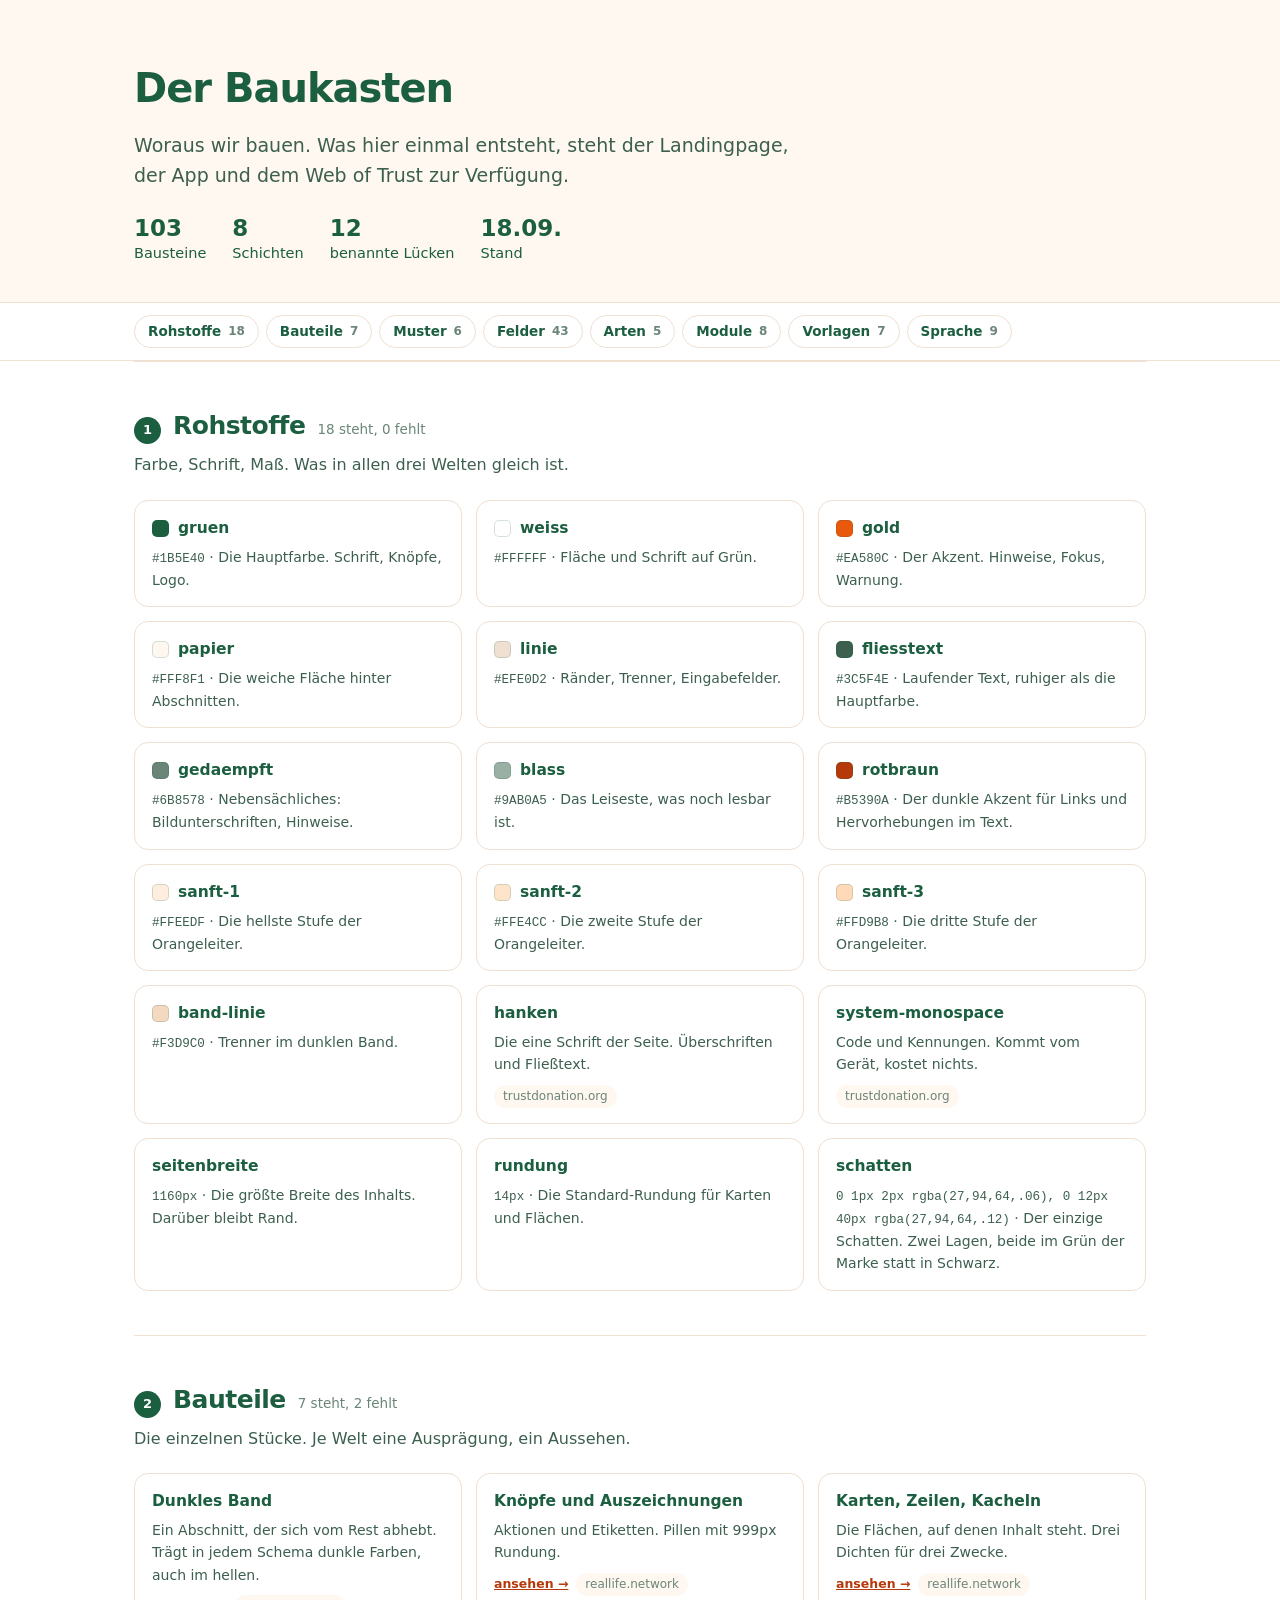
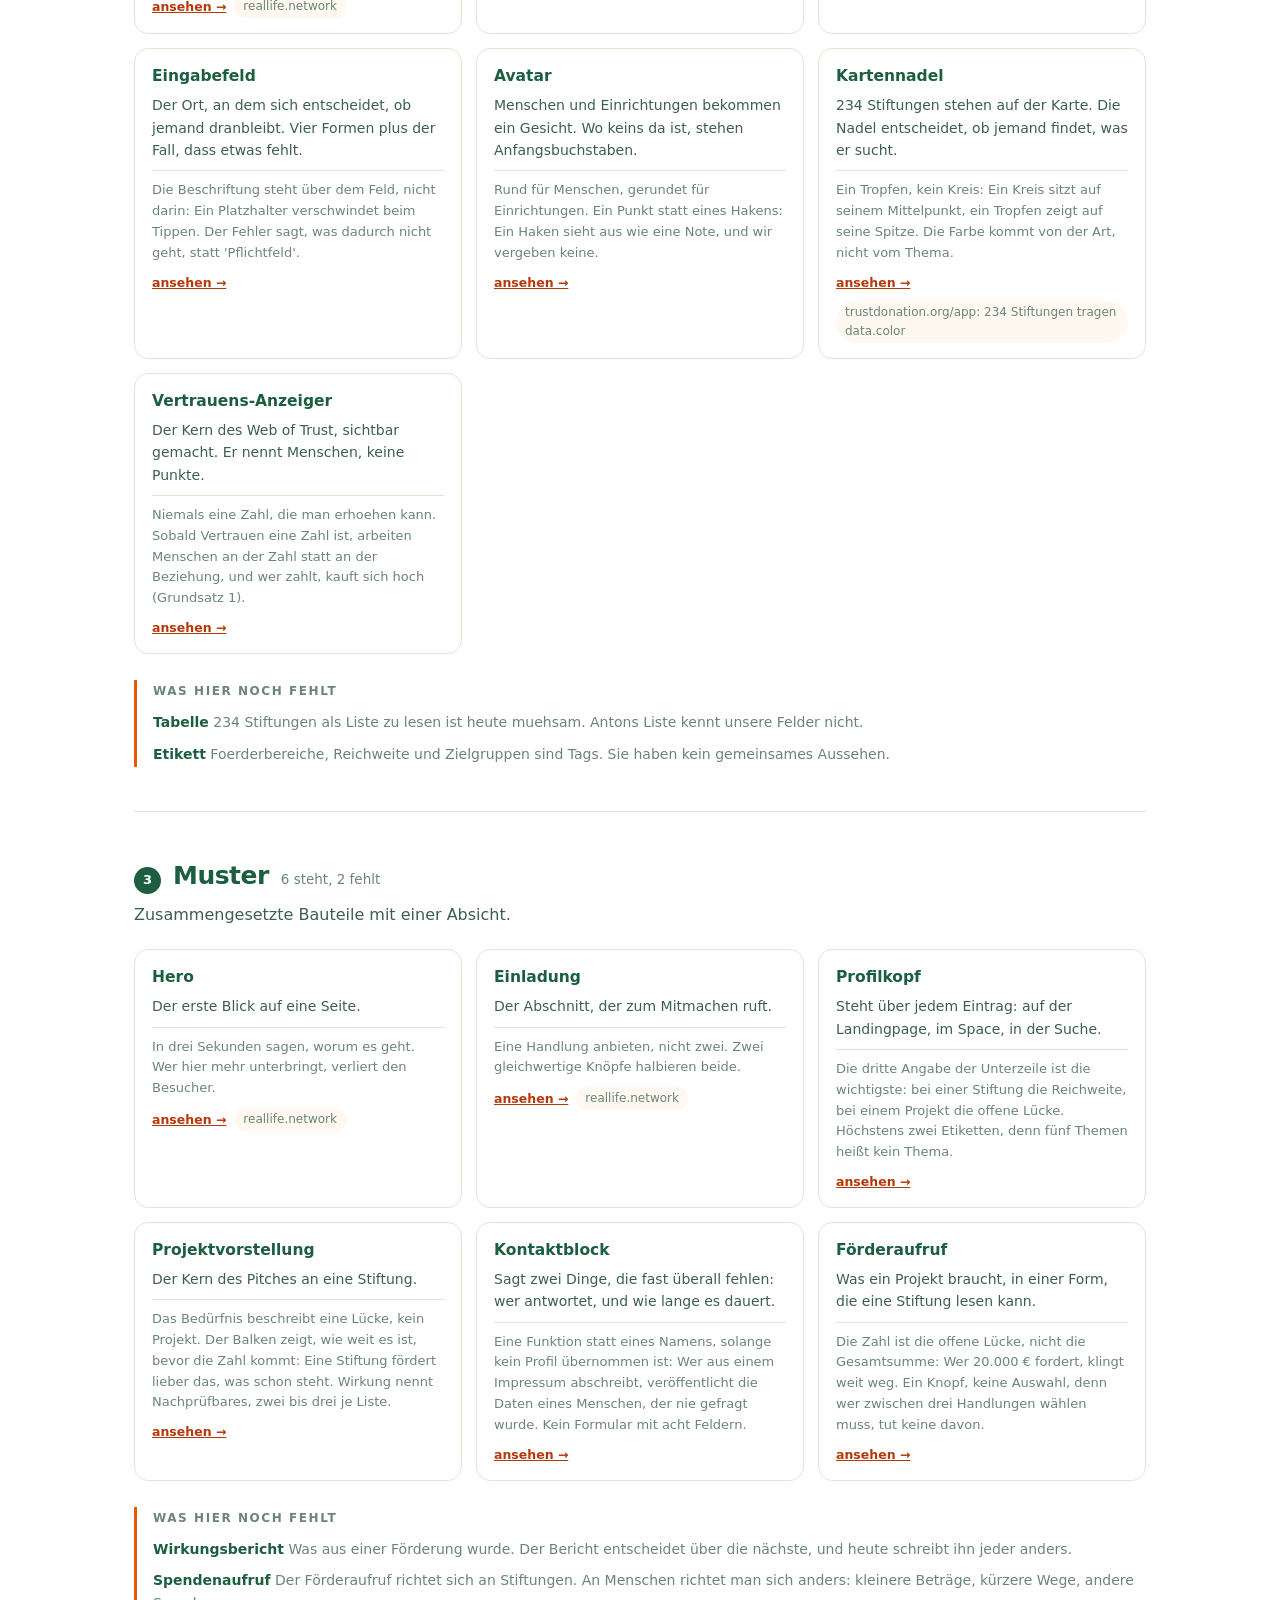
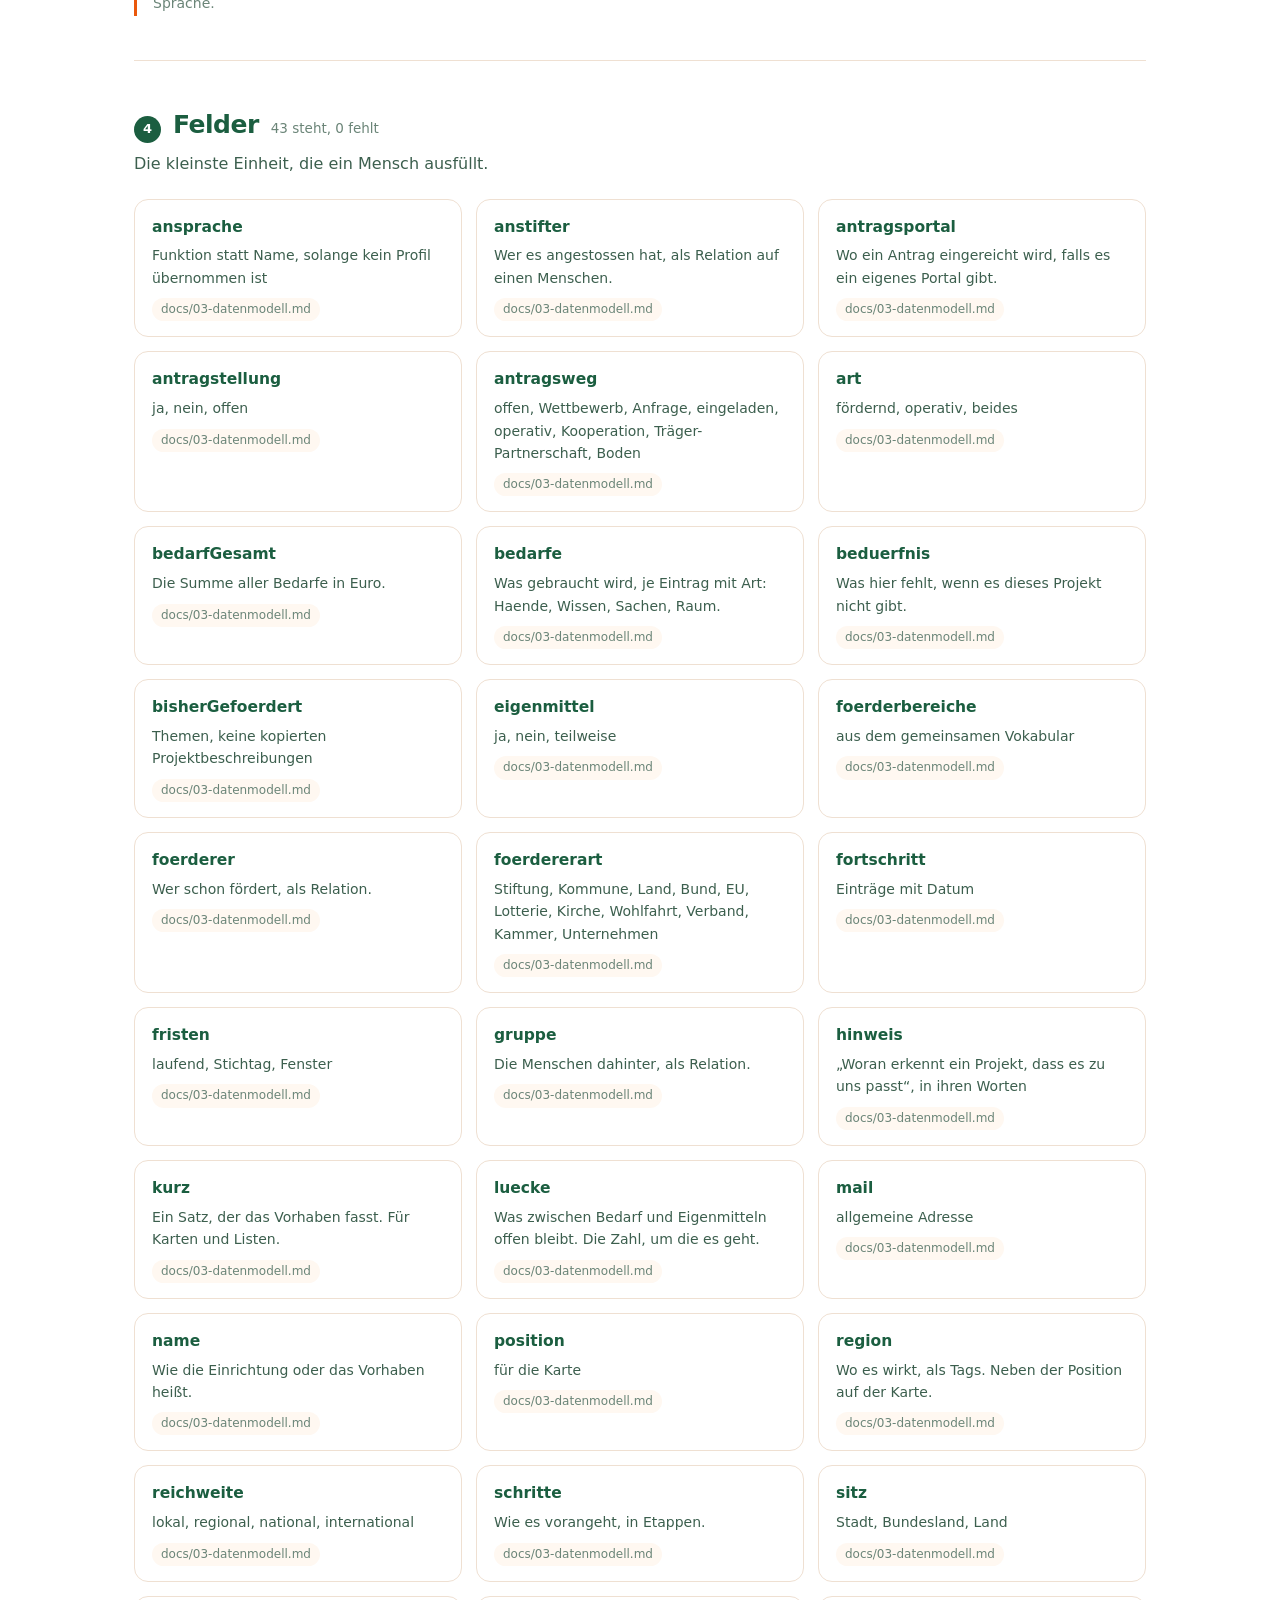
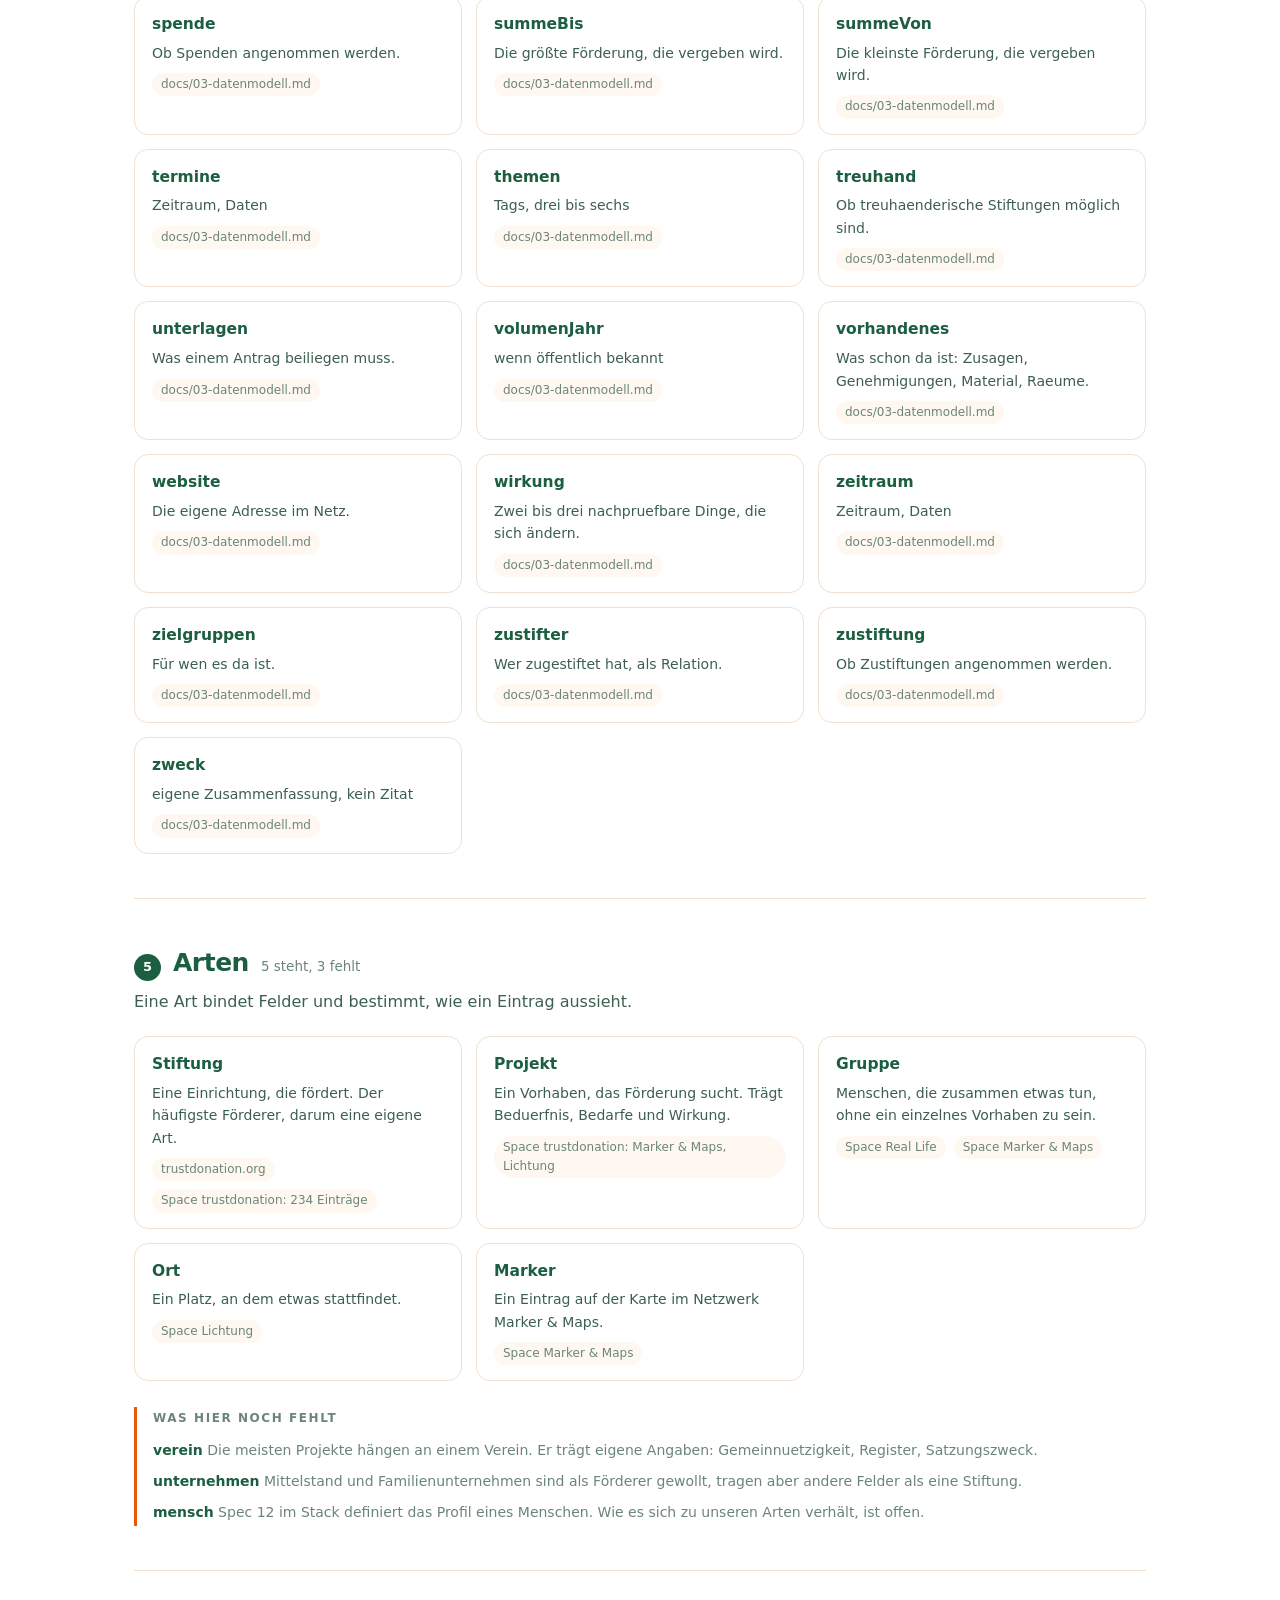
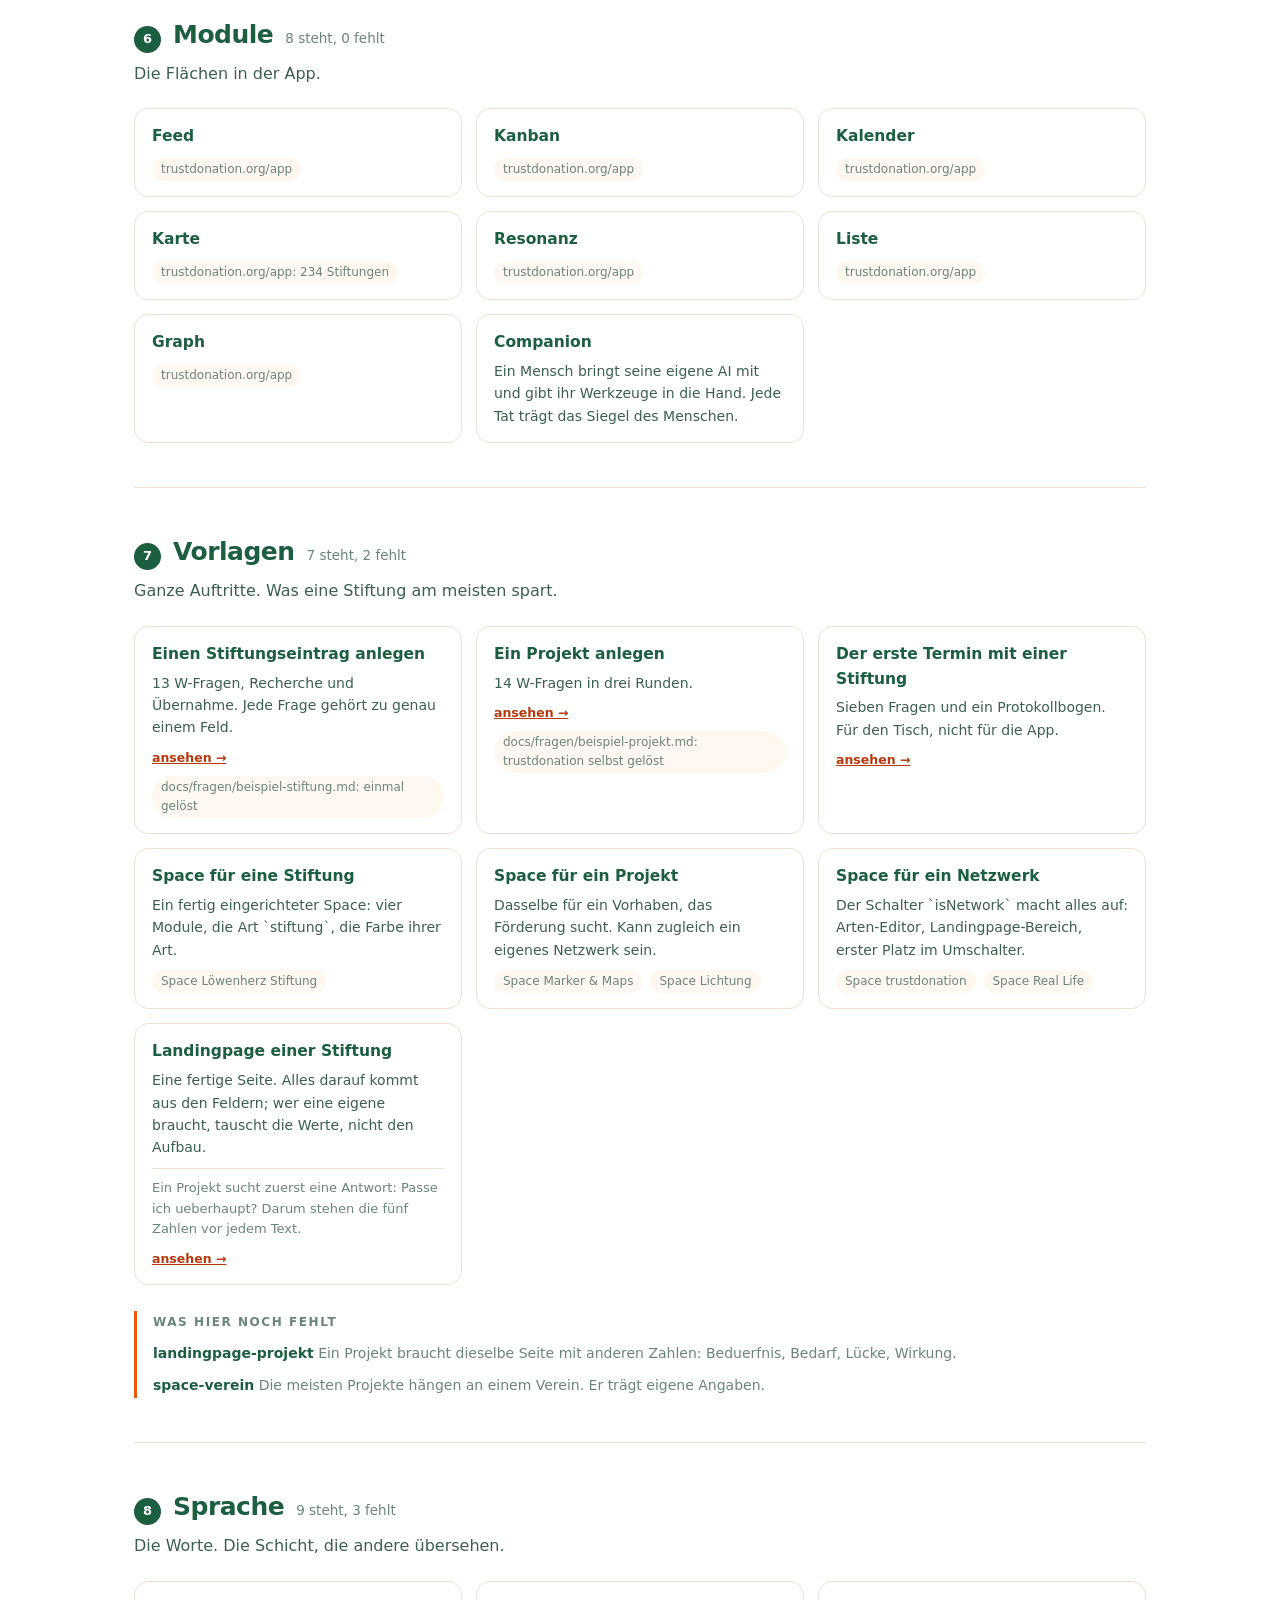
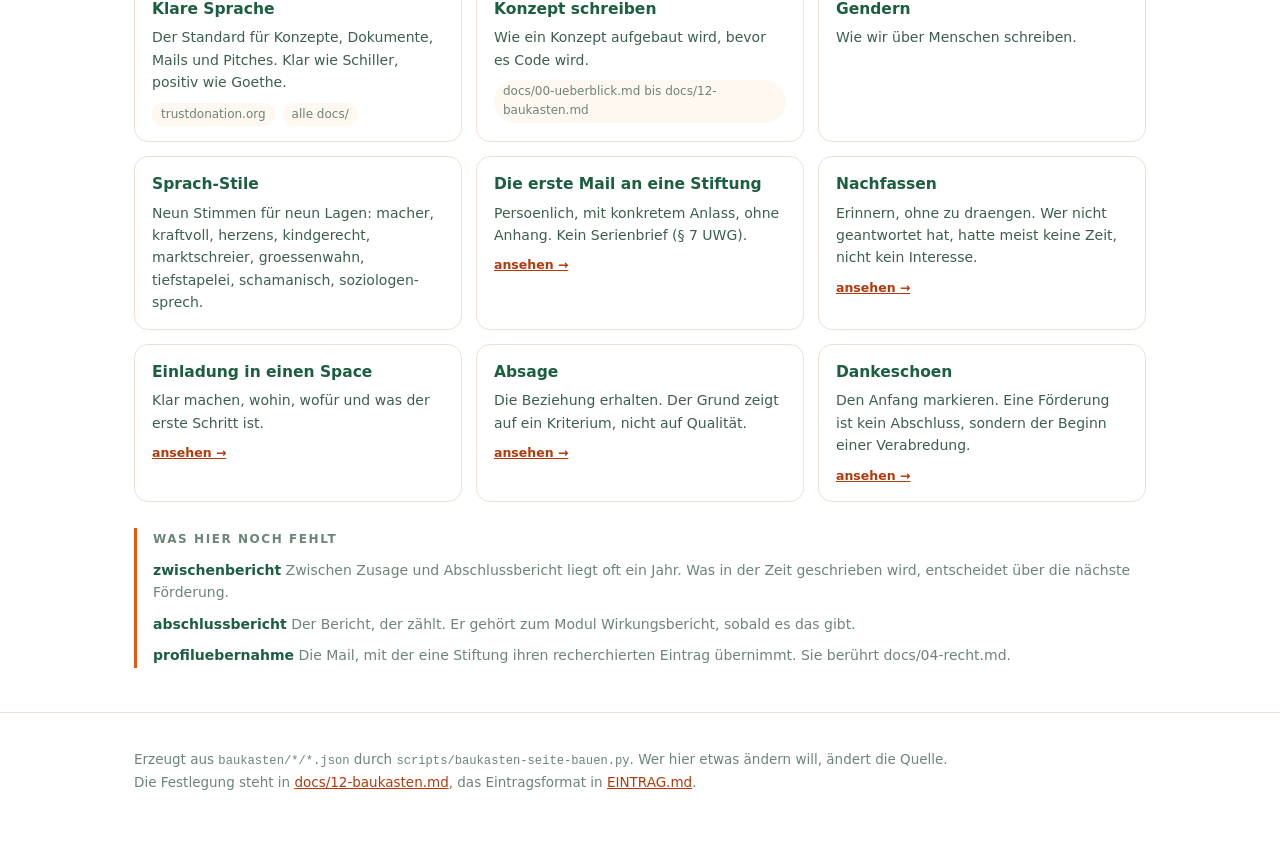
==== commit e96026a0: "Vier Muster: was zwischen Bauteil und Vorlage sitzt Die dritte Schicht. Ein Muster ist mehr als die " ====
--- a/baukasten/index.html
+++ b/baukasten/index.html
@@ -68,17 +68,17 @@
     <h1>Der Baukasten</h1>
     <p class="einsatz">Woraus wir bauen. Was hier einmal entsteht, steht der Landingpage, der App und dem Web of Trust zur Verfügung.</p>
     <div class="summe">
-      <span><b>99</b>Bausteine</span>
+      <span><b>103</b>Bausteine</span>
       <span><b>8</b>Schichten</span>
-      <span><b>14</b>benannte Lücken</span>
+      <span><b>12</b>benannte Lücken</span>
       <span><b>18.09.</b>Stand</span>
     </div>
   </div>
 </header>
 
-<nav><div class="mitte"><a href="#rohstoffe">Rohstoffe <i>18</i></a><a href="#bauteile">Bauteile <i>7</i></a><a href="#muster">Muster <i>2</i></a><a href="#felder">Felder <i>43</i></a><a href="#arten">Arten <i>5</i></a><a href="#module">Module <i>8</i></a><a href="#vorlagen">Vorlagen <i>7</i></a><a href="#sprache">Sprache <i>9</i></a></div></nav>
+<nav><div class="mitte"><a href="#rohstoffe">Rohstoffe <i>18</i></a><a href="#bauteile">Bauteile <i>7</i></a><a href="#muster">Muster <i>6</i></a><a href="#felder">Felder <i>43</i></a><a href="#arten">Arten <i>5</i></a><a href="#module">Module <i>8</i></a><a href="#vorlagen">Vorlagen <i>7</i></a><a href="#sprache">Sprache <i>9</i></a></div></nav>
 
-<div class="mitte"><section id="rohstoffe"><div class="kopf"><span class="nr">1</span><h2>Rohstoffe</h2><span class="zaehler">18 steht, 0 fehlt</span></div><p class="zweck">Farbe, Schrift, Maß. Was in allen drei Welten gleich ist.</p><div class="gitter"><div class="stueck"><div class="name"><span class="probe" style="background:#1B5E40"></span>gruen</div><div class="text"><code>#1B5E40</code> · Die Hauptfarbe. Schrift, Knöpfe, Logo.</div></div><div class="stueck"><div class="name"><span class="probe" style="background:#FFFFFF"></span>weiss</div><div class="text"><code>#FFFFFF</code> · Fläche und Schrift auf Grün.</div></div><div class="stueck"><div class="name"><span class="probe" style="background:#EA580C"></span>gold</div><div class="text"><code>#EA580C</code> · Der Akzent. Hinweise, Fokus, Warnung.</div></div><div class="stueck"><div class="name"><span class="probe" style="background:#FFF8F1"></span>papier</div><div class="text"><code>#FFF8F1</code> · Die weiche Fläche hinter Abschnitten.</div></div><div class="stueck"><div class="name"><span class="probe" style="background:#EFE0D2"></span>linie</div><div class="text"><code>#EFE0D2</code> · Ränder, Trenner, Eingabefelder.</div></div><div class="stueck"><div class="name"><span class="probe" style="background:#3C5F4E"></span>fliesstext</div><div class="text"><code>#3C5F4E</code> · Laufender Text, ruhiger als die Hauptfarbe.</div></div><div class="stueck"><div class="name"><span class="probe" style="background:#6B8578"></span>gedaempft</div><div class="text"><code>#6B8578</code> · Nebensächliches: Bildunterschriften, Hinweise.</div></div><div class="stueck"><div class="name"><span class="probe" style="background:#9AB0A5"></span>blass</div><div class="text"><code>#9AB0A5</code> · Das Leiseste, was noch lesbar ist.</div></div><div class="stueck"><div class="name"><span class="probe" style="background:#B5390A"></span>rotbraun</div><div class="text"><code>#B5390A</code> · Der dunkle Akzent für Links und Hervorhebungen im Text.</div></div><div class="stueck"><div class="name"><span class="probe" style="background:#FFEEDF"></span>sanft-1</div><div class="text"><code>#FFEEDF</code> · Die hellste Stufe der Orangeleiter.</div></div><div class="stueck"><div class="name"><span class="probe" style="background:#FFE4CC"></span>sanft-2</div><div class="text"><code>#FFE4CC</code> · Die zweite Stufe der Orangeleiter.</div></div><div class="stueck"><div class="name"><span class="probe" style="background:#FFD9B8"></span>sanft-3</div><div class="text"><code>#FFD9B8</code> · Die dritte Stufe der Orangeleiter.</div></div><div class="stueck"><div class="name"><span class="probe" style="background:#F3D9C0"></span>band-linie</div><div class="text"><code>#F3D9C0</code> · Trenner im dunklen Band.</div></div><div class="stueck"><div class="name">hanken</div><div class="text">Die eine Schrift der Seite. Überschriften und Fließtext.</div><div class="fuss"><span class="beleg">trustdonation.org</span></div></div><div class="stueck"><div class="name">system-monospace</div><div class="text">Code und Kennungen. Kommt vom Gerät, kostet nichts.</div><div class="fuss"><span class="beleg">trustdonation.org</span></div></div><div class="stueck"><div class="name">seitenbreite</div><div class="text"><code>1160px</code> · Die größte Breite des Inhalts. Darüber bleibt Rand.</div></div><div class="stueck"><div class="name">rundung</div><div class="text"><code>14px</code> · Die Standard-Rundung für Karten und Flächen.</div></div><div class="stueck"><div class="name">schatten</div><div class="text"><code>0 1px 2px rgba(27,94,64,.06), 0 12px 40px rgba(27,94,64,.12)</code> · Der einzige Schatten. Zwei Lagen, beide im Grün der Marke statt in Schwarz.</div></div></div></section><section id="bauteile"><div class="kopf"><span class="nr">2</span><h2>Bauteile</h2><span class="zaehler">7 steht, 2 fehlt</span></div><p class="zweck">Die einzelnen Stücke. Je Welt eine Ausprägung, ein Aussehen.</p><div class="gitter"><div class="stueck"><div class="name">Dunkles Band</div><div class="text">Ein Abschnitt, der sich vom Rest abhebt. Trägt in jedem Schema dunkle Farben, auch im hellen.</div><div class="fuss"><a class="ansehen" href="../ds-bundle/components/band.html">ansehen →</a><span class="beleg">reallife.network</span></div></div><div class="stueck"><div class="name">Knöpfe und Auszeichnungen</div><div class="text">Aktionen und Etiketten. Pillen mit 999px Rundung.</div><div class="fuss"><a class="ansehen" href="../ds-bundle/components/buttons.html">ansehen →</a><span class="beleg">reallife.network</span></div></div><div class="stueck"><div class="name">Karten, Zeilen, Kacheln</div><div class="text">Die Flächen, auf denen Inhalt steht. Drei Dichten für drei Zwecke.</div><div class="fuss"><a class="ansehen" href="../ds-bundle/components/cards.html">ansehen →</a><span class="beleg">reallife.network</span></div></div><div class="stueck"><div class="name">Eingabefeld</div><div class="text">Der Ort, an dem sich entscheidet, ob jemand dranbleibt. Vier Formen plus der Fall, dass etwas fehlt.</div><div class="regel">Die Beschriftung steht über dem Feld, nicht darin: Ein Platzhalter verschwindet beim Tippen. Der Fehler sagt, was dadurch nicht geht, statt 'Pflichtfeld'.</div><div class="fuss"><a class="ansehen" href="bauteile/stuecke/feld.html">ansehen →</a></div></div><div class="stueck"><div class="name">Avatar</div><div class="text">Menschen und Einrichtungen bekommen ein Gesicht. Wo keins da ist, stehen Anfangsbuchstaben.</div><div class="regel">Rund für Menschen, gerundet für Einrichtungen. Ein Punkt statt eines Hakens: Ein Haken sieht aus wie eine Note, und wir vergeben keine.</div><div class="fuss"><a class="ansehen" href="bauteile/stuecke/avatar.html">ansehen →</a></div></div><div class="stueck"><div class="name">Kartennadel</div><div class="text">234 Stiftungen stehen auf der Karte. Die Nadel entscheidet, ob jemand findet, was er sucht.</div><div class="regel">Ein Tropfen, kein Kreis: Ein Kreis sitzt auf seinem Mittelpunkt, ein Tropfen zeigt auf seine Spitze. Die Farbe kommt von der Art, nicht vom Thema.</div><div class="fuss"><a class="ansehen" href="bauteile/stuecke/kartennadel.html">ansehen →</a><span class="beleg">trustdonation.org/app: 234 Stiftungen tragen data.color</span></div></div><div class="stueck"><div class="name">Vertrauens-Anzeiger</div><div class="text">Der Kern des Web of Trust, sichtbar gemacht. Er nennt Menschen, keine Punkte.</div><div class="regel">Niemals eine Zahl, die man erhoehen kann. Sobald Vertrauen eine Zahl ist, arbeiten Menschen an der Zahl statt an der Beziehung, und wer zahlt, kauft sich hoch (Grundsatz 1).</div><div class="fuss"><a class="ansehen" href="bauteile/stuecke/vertrauens-anzeiger.html">ansehen →</a></div></div></div><div class="fehlt"><h3>Was hier noch fehlt</h3><ul><li><b>Tabelle</b> <span>234 Stiftungen als Liste zu lesen ist heute muehsam. Antons Liste kennt unsere Felder nicht.</span></li><li><b>Etikett</b> <span>Foerderbereiche, Reichweite und Zielgruppen sind Tags. Sie haben kein gemeinsames Aussehen.</span></li></ul></div></section><section id="muster"><div class="kopf"><span class="nr">3</span><h2>Muster</h2><span class="zaehler">2 steht, 4 fehlt</span></div><p class="zweck">Zusammengesetzte Bauteile mit einer Absicht.</p><div class="gitter"><div class="stueck"><div class="name">Hero</div><div class="text">Der erste Blick auf eine Seite.</div><div class="regel">In drei Sekunden sagen, worum es geht. Wer hier mehr unterbringt, verliert den Besucher.</div><div class="fuss"><a class="ansehen" href="../ds-bundle/patterns/hero.html">ansehen →</a><span class="beleg">trustdonation.org</span></div></div><div class="stueck"><div class="name">Einladung</div><div class="text">Der Abschnitt, der zum Mitmachen ruft.</div><div class="regel">Eine Handlung anbieten, nicht zwei. Zwei gleichwertige Knöpfe halbieren beide.</div><div class="fuss"><a class="ansehen" href="../ds-bundle/patterns/invitation.html">ansehen →</a><span class="beleg">trustdonation.org</span></div></div></div><div class="fehlt"><h3>Was hier noch fehlt</h3><ul><li><b>Profilkopf</b> <span>Jede Stiftung und jedes Projekt braucht einen Kopf: Bild, Name, Ort, was sie tut.</span></li><li><b>Projektvorstellung</b> <span>Der Kern des Pitches an eine Stiftung. Heute schreibt jeder ihn neu.</span></li><li><b>Kontaktblock</b> <span>Wie erreicht man jemanden, ohne die Mailadresse an Sammler zu verlieren.</span></li><li><b>Foerderaufruf</b> <span>Was ein Projekt braucht, in einer Form, die eine Stiftung lesen kann.</span></li></ul></div></section><section id="felder"><div class="kopf"><span class="nr">4</span><h2>Felder</h2><span class="zaehler">43 steht, 0 fehlt</span></div><p class="zweck">Die kleinste Einheit, die ein Mensch ausfüllt.</p><div class="gitter"><div class="stueck"><div class="name">ansprache</div><div class="text">Funktion statt Name, solange kein Profil übernommen ist</div><div class="fuss"><span class="beleg">docs/03-datenmodell.md</span></div></div><div class="stueck"><div class="name">anstifter</div><div class="text">Wer es angestossen hat, als Relation auf einen Menschen.</div><div class="fuss"><span class="beleg">docs/03-datenmodell.md</span></div></div><div class="stueck"><div class="name">antragsportal</div><div class="text">Wo ein Antrag eingereicht wird, falls es ein eigenes Portal gibt.</div><div class="fuss"><span class="beleg">docs/03-datenmodell.md</span></div></div><div class="stueck"><div class="name">antragstellung</div><div class="text">ja, nein, offen</div><div class="fuss"><span class="beleg">docs/03-datenmodell.md</span></div></div><div class="stueck"><div class="name">antragsweg</div><div class="text">offen, Wettbewerb, Anfrage, eingeladen, operativ, Kooperation, Träger-Partnerschaft, Boden</div><div class="fuss"><span class="beleg">docs/03-datenmodell.md</span></div></div><div class="stueck"><div class="name">art</div><div class="text">fördernd, operativ, beides</div><div class="fuss"><span class="beleg">docs/03-datenmodell.md</span></div></div><div class="stueck"><div class="name">bedarfGesamt</div><div class="text">Die Summe aller Bedarfe in Euro.</div><div class="fuss"><span class="beleg">docs/03-datenmodell.md</span></div></div><div class="stueck"><div class="name">bedarfe</div><div class="text">Was gebraucht wird, je Eintrag mit Art: Haende, Wissen, Sachen, Raum.</div><div class="fuss"><span class="beleg">docs/03-datenmodell.md</span></div></div><div class="stueck"><div class="name">beduerfnis</div><div class="text">Was hier fehlt, wenn es dieses Projekt nicht gibt.</div><div class="fuss"><span class="beleg">docs/03-datenmodell.md</span></div></div><div class="stueck"><div class="name">bisherGefoerdert</div><div class="text">Themen, keine kopierten Projektbeschreibungen</div><div class="fuss"><span class="beleg">docs/03-datenmodell.md</span></div></div><div class="stueck"><div class="name">eigenmittel</div><div class="text">ja, nein, teilweise</div><div class="fuss"><span class="beleg">docs/03-datenmodell.md</span></div></div><div class="stueck"><div class="name">foerderbereiche</div><div class="text">aus dem gemeinsamen Vokabular</div><div class="fuss"><span class="beleg">docs/03-datenmodell.md</span></div></div><div class="stueck"><div class="name">foerderer</div><div class="text">Wer schon fördert, als Relation.</div><div class="fuss"><span class="beleg">docs/03-datenmodell.md</span></div></div><div class="stueck"><div class="name">foerdererart</div><div class="text">Stiftung, Kommune, Land, Bund, EU, Lotterie, Kirche, Wohlfahrt, Verband, Kammer, Unternehmen</div><div class="fuss"><span class="beleg">docs/03-datenmodell.md</span></div></div><div class="stueck"><div class="name">fortschritt</div><div class="text">Einträge mit Datum</div><div class="fuss"><span class="beleg">docs/03-datenmodell.md</span></div></div><div class="stueck"><div class="name">fristen</div><div class="text">laufend, Stichtag, Fenster</div><div class="fuss"><span class="beleg">docs/03-datenmodell.md</span></div></div><div class="stueck"><div class="name">gruppe</div><div class="text">Die Menschen dahinter, als Relation.</div><div class="fuss"><span class="beleg">docs/03-datenmodell.md</span></div></div><div class="stueck"><div class="name">hinweis</div><div class="text">„Woran erkennt ein Projekt, dass es zu uns passt“, in ihren Worten</div><div class="fuss"><span class="beleg">docs/03-datenmodell.md</span></div></div><div class="stueck"><div class="name">kurz</div><div class="text">Ein Satz, der das Vorhaben fasst. Für Karten und Listen.</div><div class="fuss"><span class="beleg">docs/03-datenmodell.md</span></div></div><div class="stueck"><div class="name">luecke</div><div class="text">Was zwischen Bedarf und Eigenmitteln offen bleibt. Die Zahl, um die es geht.</div><div class="fuss"><span class="beleg">docs/03-datenmodell.md</span></div></div><div class="stueck"><div class="name">mail</div><div class="text">allgemeine Adresse</div><div class="fuss"><span class="beleg">docs/03-datenmodell.md</span></div></div><div class="stueck"><div class="name">name</div><div class="text">Wie die Einrichtung oder das Vorhaben heißt.</div><div class="fuss"><span class="beleg">docs/03-datenmodell.md</span></div></div><div class="stueck"><div class="name">position</div><div class="text">für die Karte</div><div class="fuss"><span class="beleg">docs/03-datenmodell.md</span></div></div><div class="stueck"><div class="name">region</div><div class="text">Wo es wirkt, als Tags. Neben der Position auf der Karte.</div><div class="fuss"><span class="beleg">docs/03-datenmodell.md</span></div></div><div class="stueck"><div class="name">reichweite</div><div class="text">lokal, regional, national, international</div><div class="fuss"><span class="beleg">docs/03-datenmodell.md</span></div></div><div class="stueck"><div class="name">schritte</div><div class="text">Wie es vorangeht, in Etappen.</div><div class="fuss"><span class="beleg">docs/03-datenmodell.md</span></div></div><div class="stueck"><div class="name">sitz</div><div class="text">Stadt, Bundesland, Land</div><div class="fuss"><span class="beleg">docs/03-datenmodell.md</span></div></div><div class="stueck"><div class="name">spende</div><div class="text">Ob Spenden angenommen werden.</div><div class="fuss"><span class="beleg">docs/03-datenmodell.md</span></div></div><div class="stueck"><div class="name">summeBis</div><div class="text">Die größte Förderung, die vergeben wird.</div><div class="fuss"><span class="beleg">docs/03-datenmodell.md</span></div></div><div class="stueck"><div class="name">summeVon</div><div class="text">Die kleinste Förderung, die vergeben wird.</div><div class="fuss"><span class="beleg">docs/03-datenmodell.md</span></div></div><div class="stueck"><div class="name">termine</div><div class="text">Zeitraum, Daten</div><div class="fuss"><span class="beleg">docs/03-datenmodell.md</span></div></div><div class="stueck"><div class="name">themen</div><div class="text">Tags, drei bis sechs</div><div class="fuss"><span class="beleg">docs/03-datenmodell.md</span></div></div><div class="stueck"><div class="name">treuhand</div><div class="text">Ob treuhaenderische Stiftungen möglich sind.</div><div class="fuss"><span class="beleg">docs/03-datenmodell.md</span></div></div><div class="stueck"><div class="name">unterlagen</div><div class="text">Was einem Antrag beiliegen muss.</div><div class="fuss"><span class="beleg">docs/03-datenmodell.md</span></div></div><div class="stueck"><div class="name">volumenJahr</div><div class="text">wenn öffentlich bekannt</div><div class="fuss"><span class="beleg">docs/03-datenmodell.md</span></div></div><div class="stueck"><div class="name">vorhandenes</div><div class="text">Was schon da ist: Zusagen, Genehmigungen, Material, Raeume.</div><div class="fuss"><span class="beleg">docs/03-datenmodell.md</span></div></div><div class="stueck"><div class="name">website</div><div class="text">Die eigene Adresse im Netz.</div><div class="fuss"><span class="beleg">docs/03-datenmodell.md</span></div></div><div class="stueck"><div class="name">wirkung</div><div class="text">Zwei bis drei nachpruefbare Dinge, die sich ändern.</div><div class="fuss"><span class="beleg">docs/03-datenmodell.md</span></div></div><div class="stueck"><div class="name">zeitraum</div><div class="text">Zeitraum, Daten</div><div class="fuss"><span class="beleg">docs/03-datenmodell.md</span></div></div><div class="stueck"><div class="name">zielgruppen</div><div class="text">Für wen es da ist.</div><div class="fuss"><span class="beleg">docs/03-datenmodell.md</span></div></div><div class="stueck"><div class="name">zustifter</div><div class="text">Wer zugestiftet hat, als Relation.</div><div class="fuss"><span class="beleg">docs/03-datenmodell.md</span></div></div><div class="stueck"><div class="name">zustiftung</div><div class="text">Ob Zustiftungen angenommen werden.</div><div class="fuss"><span class="beleg">docs/03-datenmodell.md</span></div></div><div class="stueck"><div class="name">zweck</div><div class="text">eigene Zusammenfassung, kein Zitat</div><div class="fuss"><span class="beleg">docs/03-datenmodell.md</span></div></div></div></section><section id="arten"><div class="kopf"><span class="nr">5</span><h2>Arten</h2><span class="zaehler">5 steht, 3 fehlt</span></div><p class="zweck">Eine Art bindet Felder und bestimmt, wie ein Eintrag aussieht.</p><div class="gitter"><div class="stueck"><div class="name">Stiftung</div><div class="text">Eine Einrichtung, die fördert. Der häufigste Förderer, darum eine eigene Art.</div><div class="fuss"><span class="beleg">trustdonation.org</span><span class="beleg">Space trustdonation: 234 Einträge</span></div></div><div class="stueck"><div class="name">Projekt</div><div class="text">Ein Vorhaben, das Förderung sucht. Trägt Beduerfnis, Bedarfe und Wirkung.</div><div class="fuss"><span class="beleg">Space trustdonation: Marker &amp; Maps, Lichtung</span></div></div><div class="stueck"><div class="name">Gruppe</div><div class="text">Menschen, die zusammen etwas tun, ohne ein einzelnes Vorhaben zu sein.</div><div class="fuss"><span class="beleg">Space Real Life</span><span class="beleg">Space Marker &amp; Maps</span></div></div><div class="stueck"><div class="name">Ort</div><div class="text">Ein Platz, an dem etwas stattfindet.</div><div class="fuss"><span class="beleg">Space Lichtung</span></div></div><div class="stueck"><div class="name">Marker</div><div class="text">Ein Eintrag auf der Karte im Netzwerk Marker & Maps.</div><div class="fuss"><span class="beleg">Space Marker &amp; Maps</span></div></div></div><div class="fehlt"><h3>Was hier noch fehlt</h3><ul><li><b>verein</b> <span>Die meisten Projekte hängen an einem Verein. Er trägt eigene Angaben: Gemeinnuetzigkeit, Register, Satzungszweck.</span></li><li><b>unternehmen</b> <span>Mittelstand und Familienunternehmen sind als Förderer gewollt, tragen aber andere Felder als eine Stiftung.</span></li><li><b>mensch</b> <span>Spec 12 im Stack definiert das Profil eines Menschen. Wie es sich zu unseren Arten verhält, ist offen.</span></li></ul></div></section><section id="module"><div class="kopf"><span class="nr">6</span><h2>Module</h2><span class="zaehler">8 steht, 0 fehlt</span></div><p class="zweck">Die Flächen in der App.</p><div class="gitter"><div class="stueck"><div class="name">Feed</div><div class="fuss"><span class="beleg">trustdonation.org/app</span></div></div><div class="stueck"><div class="name">Kanban</div><div class="fuss"><span class="beleg">trustdonation.org/app</span></div></div><div class="stueck"><div class="name">Kalender</div><div class="fuss"><span class="beleg">trustdonation.org/app</span></div></div><div class="stueck"><div class="name">Karte</div><div class="fuss"><span class="beleg">trustdonation.org/app: 234 Stiftungen</span></div></div><div class="stueck"><div class="name">Resonanz</div><div class="fuss"><span class="beleg">trustdonation.org/app</span></div></div><div class="stueck"><div class="name">Liste</div><div class="fuss"><span class="beleg">trustdonation.org/app</span></div></div><div class="stueck"><div class="name">Graph</div><div class="fuss"><span class="beleg">trustdonation.org/app</span></div></div><div class="stueck"><div class="name">Companion</div><div class="text">Ein Mensch bringt seine eigene AI mit und gibt ihr Werkzeuge in die Hand. Jede Tat trägt das Siegel des Menschen.</div></div></div></section><section id="vorlagen"><div class="kopf"><span class="nr">7</span><h2>Vorlagen</h2><span class="zaehler">7 steht, 2 fehlt</span></div><p class="zweck">Ganze Auftritte. Was eine Stiftung am meisten spart.</p><div class="gitter"><div class="stueck"><div class="name">Einen Stiftungseintrag anlegen</div><div class="text">13 W-Fragen, Recherche und Übernahme. Jede Frage gehört zu genau einem Feld.</div><div class="fuss"><a class="ansehen" href="../docs/fragen/stiftung.md">ansehen →</a><span class="beleg">docs/fragen/beispiel-stiftung.md: einmal gelöst</span></div></div><div class="stueck"><div class="name">Ein Projekt anlegen</div><div class="text">14 W-Fragen in drei Runden.</div><div class="fuss"><a class="ansehen" href="../docs/fragen/projekt.md">ansehen →</a><span class="beleg">docs/fragen/beispiel-projekt.md: trustdonation selbst gelöst</span></div></div><div class="stueck"><div class="name">Der erste Termin mit einer Stiftung</div><div class="text">Sieben Fragen und ein Protokollbogen. Für den Tisch, nicht für die App.</div><div class="fuss"><a class="ansehen" href="../docs/fragen/stiftungsgespraech.md">ansehen →</a></div></div><div class="stueck"><div class="name">Space für eine Stiftung</div><div class="text">Ein fertig eingerichteter Space: vier Module, die Art `stiftung`, die Farbe ihrer Art.</div><div class="fuss"><span class="beleg">Space Löwenherz Stiftung</span></div></div><div class="stueck"><div class="name">Space für ein Projekt</div><div class="text">Dasselbe für ein Vorhaben, das Förderung sucht. Kann zugleich ein eigenes Netzwerk sein.</div><div class="fuss"><span class="beleg">Space Marker &amp; Maps</span><span class="beleg">Space Lichtung</span></div></div><div class="stueck"><div class="name">Space für ein Netzwerk</div><div class="text">Der Schalter `isNetwork` macht alles auf: Arten-Editor, Landingpage-Bereich, erster Platz im Umschalter.</div><div class="fuss"><span class="beleg">Space trustdonation</span><span class="beleg">Space Real Life</span></div></div><div class="stueck"><div class="name">Landingpage einer Stiftung</div><div class="text">Eine fertige Seite. Alles darauf kommt aus den Feldern; wer eine eigene braucht, tauscht die Werte, nicht den Aufbau.</div><div class="regel">Ein Projekt sucht zuerst eine Antwort: Passe ich ueberhaupt? Darum stehen die fünf Zahlen vor jedem Text.</div><div class="fuss"><a class="ansehen" href="vorlagen/landingpage-stiftung.html">ansehen →</a></div></div></div><div class="fehlt"><h3>Was hier noch fehlt</h3><ul><li><b>landingpage-projekt</b> <span>Ein Projekt braucht dieselbe Seite mit anderen Zahlen: Beduerfnis, Bedarf, Lücke, Wirkung.</span></li><li><b>space-verein</b> <span>Die meisten Projekte hängen an einem Verein. Er trägt eigene Angaben.</span></li></ul></div></section><section id="sprache"><div class="kopf"><span class="nr">8</span><h2>Sprache</h2><span class="zaehler">9 steht, 3 fehlt</span></div><p class="zweck">Die Worte. Die Schicht, die andere übersehen.</p><div class="gitter"><div class="stueck"><div class="name">Klare Sprache</div><div class="text">Der Standard für Konzepte, Dokumente, Mails und Pitches. Klar wie Schiller, positiv wie Goethe.</div><div class="fuss"><span class="beleg">trustdonation.org</span><span class="beleg">alle docs/</span></div></div><div class="stueck"><div class="name">Konzept schreiben</div><div class="text">Wie ein Konzept aufgebaut wird, bevor es Code wird.</div><div class="fuss"><span class="beleg">docs/00-ueberblick.md bis docs/12-baukasten.md</span></div></div><div class="stueck"><div class="name">Gendern</div><div class="text">Wie wir über Menschen schreiben.</div></div><div class="stueck"><div class="name">Sprach-Stile</div><div class="text">Neun Stimmen für neun Lagen: macher, kraftvoll, herzens, kindgerecht, marktschreier, groessenwahn, tiefstapelei, schamanisch, soziologen-sprech.</div></div><div class="stueck"><div class="name">Die erste Mail an eine Stiftung</div><div class="text">Persoenlich, mit konkretem Anlass, ohne Anhang. Kein Serienbrief (§ 7 UWG).</div><div class="fuss"><a class="ansehen" href="../docs/07-ansprache.md">ansehen →</a></div></div><div class="stueck"><div class="name">Nachfassen</div><div class="text">Erinnern, ohne zu draengen. Wer nicht geantwortet hat, hatte meist keine Zeit, nicht kein Interesse.</div><div class="fuss"><a class="ansehen" href="sprache/texte/nachfassen.md">ansehen →</a></div></div><div class="stueck"><div class="name">Einladung in einen Space</div><div class="text">Klar machen, wohin, wofür und was der erste Schritt ist.</div><div class="fuss"><a class="ansehen" href="sprache/texte/einladung.md">ansehen →</a></div></div><div class="stueck"><div class="name">Absage</div><div class="text">Die Beziehung erhalten. Der Grund zeigt auf ein Kriterium, nicht auf Qualität.</div><div class="fuss"><a class="ansehen" href="sprache/texte/absage.md">ansehen →</a></div></div><div class="stueck"><div class="name">Dankeschoen</div><div class="text">Den Anfang markieren. Eine Förderung ist kein Abschluss, sondern der Beginn einer Verabredung.</div><div class="fuss"><a class="ansehen" href="sprache/texte/dankeschoen.md">ansehen →</a></div></div></div><div class="fehlt"><h3>Was hier noch fehlt</h3><ul><li><b>zwischenbericht</b> <span>Zwischen Zusage und Abschlussbericht liegt oft ein Jahr. Was in der Zeit geschrieben wird, entscheidet über die nächste Förderung.</span></li><li><b>abschlussbericht</b> <span>Der Bericht, der zählt. Er gehört zum Modul Wirkungsbericht, sobald es das gibt.</span></li><li><b>profiluebernahme</b> <span>Die Mail, mit der eine Stiftung ihren recherchierten Eintrag übernimmt. Sie berührt docs/04-recht.md.</span></li></ul></div></section></div>
+<div class="mitte"><section id="rohstoffe"><div class="kopf"><span class="nr">1</span><h2>Rohstoffe</h2><span class="zaehler">18 steht, 0 fehlt</span></div><p class="zweck">Farbe, Schrift, Maß. Was in allen drei Welten gleich ist.</p><div class="gitter"><div class="stueck"><div class="name"><span class="probe" style="background:#1B5E40"></span>gruen</div><div class="text"><code>#1B5E40</code> · Die Hauptfarbe. Schrift, Knöpfe, Logo.</div></div><div class="stueck"><div class="name"><span class="probe" style="background:#FFFFFF"></span>weiss</div><div class="text"><code>#FFFFFF</code> · Fläche und Schrift auf Grün.</div></div><div class="stueck"><div class="name"><span class="probe" style="background:#EA580C"></span>gold</div><div class="text"><code>#EA580C</code> · Der Akzent. Hinweise, Fokus, Warnung.</div></div><div class="stueck"><div class="name"><span class="probe" style="background:#FFF8F1"></span>papier</div><div class="text"><code>#FFF8F1</code> · Die weiche Fläche hinter Abschnitten.</div></div><div class="stueck"><div class="name"><span class="probe" style="background:#EFE0D2"></span>linie</div><div class="text"><code>#EFE0D2</code> · Ränder, Trenner, Eingabefelder.</div></div><div class="stueck"><div class="name"><span class="probe" style="background:#3C5F4E"></span>fliesstext</div><div class="text"><code>#3C5F4E</code> · Laufender Text, ruhiger als die Hauptfarbe.</div></div><div class="stueck"><div class="name"><span class="probe" style="background:#6B8578"></span>gedaempft</div><div class="text"><code>#6B8578</code> · Nebensächliches: Bildunterschriften, Hinweise.</div></div><div class="stueck"><div class="name"><span class="probe" style="background:#9AB0A5"></span>blass</div><div class="text"><code>#9AB0A5</code> · Das Leiseste, was noch lesbar ist.</div></div><div class="stueck"><div class="name"><span class="probe" style="background:#B5390A"></span>rotbraun</div><div class="text"><code>#B5390A</code> · Der dunkle Akzent für Links und Hervorhebungen im Text.</div></div><div class="stueck"><div class="name"><span class="probe" style="background:#FFEEDF"></span>sanft-1</div><div class="text"><code>#FFEEDF</code> · Die hellste Stufe der Orangeleiter.</div></div><div class="stueck"><div class="name"><span class="probe" style="background:#FFE4CC"></span>sanft-2</div><div class="text"><code>#FFE4CC</code> · Die zweite Stufe der Orangeleiter.</div></div><div class="stueck"><div class="name"><span class="probe" style="background:#FFD9B8"></span>sanft-3</div><div class="text"><code>#FFD9B8</code> · Die dritte Stufe der Orangeleiter.</div></div><div class="stueck"><div class="name"><span class="probe" style="background:#F3D9C0"></span>band-linie</div><div class="text"><code>#F3D9C0</code> · Trenner im dunklen Band.</div></div><div class="stueck"><div class="name">hanken</div><div class="text">Die eine Schrift der Seite. Überschriften und Fließtext.</div><div class="fuss"><span class="beleg">trustdonation.org</span></div></div><div class="stueck"><div class="name">system-monospace</div><div class="text">Code und Kennungen. Kommt vom Gerät, kostet nichts.</div><div class="fuss"><span class="beleg">trustdonation.org</span></div></div><div class="stueck"><div class="name">seitenbreite</div><div class="text"><code>1160px</code> · Die größte Breite des Inhalts. Darüber bleibt Rand.</div></div><div class="stueck"><div class="name">rundung</div><div class="text"><code>14px</code> · Die Standard-Rundung für Karten und Flächen.</div></div><div class="stueck"><div class="name">schatten</div><div class="text"><code>0 1px 2px rgba(27,94,64,.06), 0 12px 40px rgba(27,94,64,.12)</code> · Der einzige Schatten. Zwei Lagen, beide im Grün der Marke statt in Schwarz.</div></div></div></section><section id="bauteile"><div class="kopf"><span class="nr">2</span><h2>Bauteile</h2><span class="zaehler">7 steht, 2 fehlt</span></div><p class="zweck">Die einzelnen Stücke. Je Welt eine Ausprägung, ein Aussehen.</p><div class="gitter"><div class="stueck"><div class="name">Dunkles Band</div><div class="text">Ein Abschnitt, der sich vom Rest abhebt. Trägt in jedem Schema dunkle Farben, auch im hellen.</div><div class="fuss"><a class="ansehen" href="../ds-bundle/components/band.html">ansehen →</a><span class="beleg">reallife.network</span></div></div><div class="stueck"><div class="name">Knöpfe und Auszeichnungen</div><div class="text">Aktionen und Etiketten. Pillen mit 999px Rundung.</div><div class="fuss"><a class="ansehen" href="../ds-bundle/components/buttons.html">ansehen →</a><span class="beleg">reallife.network</span></div></div><div class="stueck"><div class="name">Karten, Zeilen, Kacheln</div><div class="text">Die Flächen, auf denen Inhalt steht. Drei Dichten für drei Zwecke.</div><div class="fuss"><a class="ansehen" href="../ds-bundle/components/cards.html">ansehen →</a><span class="beleg">reallife.network</span></div></div><div class="stueck"><div class="name">Eingabefeld</div><div class="text">Der Ort, an dem sich entscheidet, ob jemand dranbleibt. Vier Formen plus der Fall, dass etwas fehlt.</div><div class="regel">Die Beschriftung steht über dem Feld, nicht darin: Ein Platzhalter verschwindet beim Tippen. Der Fehler sagt, was dadurch nicht geht, statt 'Pflichtfeld'.</div><div class="fuss"><a class="ansehen" href="bauteile/stuecke/feld.html">ansehen →</a></div></div><div class="stueck"><div class="name">Avatar</div><div class="text">Menschen und Einrichtungen bekommen ein Gesicht. Wo keins da ist, stehen Anfangsbuchstaben.</div><div class="regel">Rund für Menschen, gerundet für Einrichtungen. Ein Punkt statt eines Hakens: Ein Haken sieht aus wie eine Note, und wir vergeben keine.</div><div class="fuss"><a class="ansehen" href="bauteile/stuecke/avatar.html">ansehen →</a></div></div><div class="stueck"><div class="name">Kartennadel</div><div class="text">234 Stiftungen stehen auf der Karte. Die Nadel entscheidet, ob jemand findet, was er sucht.</div><div class="regel">Ein Tropfen, kein Kreis: Ein Kreis sitzt auf seinem Mittelpunkt, ein Tropfen zeigt auf seine Spitze. Die Farbe kommt von der Art, nicht vom Thema.</div><div class="fuss"><a class="ansehen" href="bauteile/stuecke/kartennadel.html">ansehen →</a><span class="beleg">trustdonation.org/app: 234 Stiftungen tragen data.color</span></div></div><div class="stueck"><div class="name">Vertrauens-Anzeiger</div><div class="text">Der Kern des Web of Trust, sichtbar gemacht. Er nennt Menschen, keine Punkte.</div><div class="regel">Niemals eine Zahl, die man erhoehen kann. Sobald Vertrauen eine Zahl ist, arbeiten Menschen an der Zahl statt an der Beziehung, und wer zahlt, kauft sich hoch (Grundsatz 1).</div><div class="fuss"><a class="ansehen" href="bauteile/stuecke/vertrauens-anzeiger.html">ansehen →</a></div></div></div><div class="fehlt"><h3>Was hier noch fehlt</h3><ul><li><b>Tabelle</b> <span>234 Stiftungen als Liste zu lesen ist heute muehsam. Antons Liste kennt unsere Felder nicht.</span></li><li><b>Etikett</b> <span>Foerderbereiche, Reichweite und Zielgruppen sind Tags. Sie haben kein gemeinsames Aussehen.</span></li></ul></div></section><section id="muster"><div class="kopf"><span class="nr">3</span><h2>Muster</h2><span class="zaehler">6 steht, 2 fehlt</span></div><p class="zweck">Zusammengesetzte Bauteile mit einer Absicht.</p><div class="gitter"><div class="stueck"><div class="name">Hero</div><div class="text">Der erste Blick auf eine Seite.</div><div class="regel">In drei Sekunden sagen, worum es geht. Wer hier mehr unterbringt, verliert den Besucher.</div><div class="fuss"><a class="ansehen" href="../ds-bundle/patterns/hero.html">ansehen →</a><span class="beleg">reallife.network</span></div></div><div class="stueck"><div class="name">Einladung</div><div class="text">Der Abschnitt, der zum Mitmachen ruft.</div><div class="regel">Eine Handlung anbieten, nicht zwei. Zwei gleichwertige Knöpfe halbieren beide.</div><div class="fuss"><a class="ansehen" href="../ds-bundle/patterns/invitation.html">ansehen →</a><span class="beleg">reallife.network</span></div></div><div class="stueck"><div class="name">Profilkopf</div><div class="text">Steht über jedem Eintrag: auf der Landingpage, im Space, in der Suche.</div><div class="regel">Die dritte Angabe der Unterzeile ist die wichtigste: bei einer Stiftung die Reichweite, bei einem Projekt die offene Lücke. Höchstens zwei Etiketten, denn fünf Themen heißt kein Thema.</div><div class="fuss"><a class="ansehen" href="muster/stuecke/profilkopf.html">ansehen →</a></div></div><div class="stueck"><div class="name">Projektvorstellung</div><div class="text">Der Kern des Pitches an eine Stiftung.</div><div class="regel">Das Bedürfnis beschreibt eine Lücke, kein Projekt. Der Balken zeigt, wie weit es ist, bevor die Zahl kommt: Eine Stiftung fördert lieber das, was schon steht. Wirkung nennt Nachprüfbares, zwei bis drei je Liste.</div><div class="fuss"><a class="ansehen" href="muster/stuecke/projektvorstellung.html">ansehen →</a></div></div><div class="stueck"><div class="name">Kontaktblock</div><div class="text">Sagt zwei Dinge, die fast überall fehlen: wer antwortet, und wie lange es dauert.</div><div class="regel">Eine Funktion statt eines Namens, solange kein Profil übernommen ist: Wer aus einem Impressum abschreibt, veröffentlicht die Daten eines Menschen, der nie gefragt wurde. Kein Formular mit acht Feldern.</div><div class="fuss"><a class="ansehen" href="muster/stuecke/kontaktblock.html">ansehen →</a></div></div><div class="stueck"><div class="name">Förderaufruf</div><div class="text">Was ein Projekt braucht, in einer Form, die eine Stiftung lesen kann.</div><div class="regel">Die Zahl ist die offene Lücke, nicht die Gesamtsumme: Wer 20.000 € fordert, klingt weit weg. Ein Knopf, keine Auswahl, denn wer zwischen drei Handlungen wählen muss, tut keine davon.</div><div class="fuss"><a class="ansehen" href="muster/stuecke/foerderaufruf.html">ansehen →</a></div></div></div><div class="fehlt"><h3>Was hier noch fehlt</h3><ul><li><b>Wirkungsbericht</b> <span>Was aus einer Förderung wurde. Der Bericht entscheidet über die nächste, und heute schreibt ihn jeder anders.</span></li><li><b>Spendenaufruf</b> <span>Der Förderaufruf richtet sich an Stiftungen. An Menschen richtet man sich anders: kleinere Beträge, kürzere Wege, andere Sprache.</span></li></ul></div></section><section id="felder"><div class="kopf"><span class="nr">4</span><h2>Felder</h2><span class="zaehler">43 steht, 0 fehlt</span></div><p class="zweck">Die kleinste Einheit, die ein Mensch ausfüllt.</p><div class="gitter"><div class="stueck"><div class="name">ansprache</div><div class="text">Funktion statt Name, solange kein Profil übernommen ist</div><div class="fuss"><span class="beleg">docs/03-datenmodell.md</span></div></div><div class="stueck"><div class="name">anstifter</div><div class="text">Wer es angestossen hat, als Relation auf einen Menschen.</div><div class="fuss"><span class="beleg">docs/03-datenmodell.md</span></div></div><div class="stueck"><div class="name">antragsportal</div><div class="text">Wo ein Antrag eingereicht wird, falls es ein eigenes Portal gibt.</div><div class="fuss"><span class="beleg">docs/03-datenmodell.md</span></div></div><div class="stueck"><div class="name">antragstellung</div><div class="text">ja, nein, offen</div><div class="fuss"><span class="beleg">docs/03-datenmodell.md</span></div></div><div class="stueck"><div class="name">antragsweg</div><div class="text">offen, Wettbewerb, Anfrage, eingeladen, operativ, Kooperation, Träger-Partnerschaft, Boden</div><div class="fuss"><span class="beleg">docs/03-datenmodell.md</span></div></div><div class="stueck"><div class="name">art</div><div class="text">fördernd, operativ, beides</div><div class="fuss"><span class="beleg">docs/03-datenmodell.md</span></div></div><div class="stueck"><div class="name">bedarfGesamt</div><div class="text">Die Summe aller Bedarfe in Euro.</div><div class="fuss"><span class="beleg">docs/03-datenmodell.md</span></div></div><div class="stueck"><div class="name">bedarfe</div><div class="text">Was gebraucht wird, je Eintrag mit Art: Haende, Wissen, Sachen, Raum.</div><div class="fuss"><span class="beleg">docs/03-datenmodell.md</span></div></div><div class="stueck"><div class="name">beduerfnis</div><div class="text">Was hier fehlt, wenn es dieses Projekt nicht gibt.</div><div class="fuss"><span class="beleg">docs/03-datenmodell.md</span></div></div><div class="stueck"><div class="name">bisherGefoerdert</div><div class="text">Themen, keine kopierten Projektbeschreibungen</div><div class="fuss"><span class="beleg">docs/03-datenmodell.md</span></div></div><div class="stueck"><div class="name">eigenmittel</div><div class="text">ja, nein, teilweise</div><div class="fuss"><span class="beleg">docs/03-datenmodell.md</span></div></div><div class="stueck"><div class="name">foerderbereiche</div><div class="text">aus dem gemeinsamen Vokabular</div><div class="fuss"><span class="beleg">docs/03-datenmodell.md</span></div></div><div class="stueck"><div class="name">foerderer</div><div class="text">Wer schon fördert, als Relation.</div><div class="fuss"><span class="beleg">docs/03-datenmodell.md</span></div></div><div class="stueck"><div class="name">foerdererart</div><div class="text">Stiftung, Kommune, Land, Bund, EU, Lotterie, Kirche, Wohlfahrt, Verband, Kammer, Unternehmen</div><div class="fuss"><span class="beleg">docs/03-datenmodell.md</span></div></div><div class="stueck"><div class="name">fortschritt</div><div class="text">Einträge mit Datum</div><div class="fuss"><span class="beleg">docs/03-datenmodell.md</span></div></div><div class="stueck"><div class="name">fristen</div><div class="text">laufend, Stichtag, Fenster</div><div class="fuss"><span class="beleg">docs/03-datenmodell.md</span></div></div><div class="stueck"><div class="name">gruppe</div><div class="text">Die Menschen dahinter, als Relation.</div><div class="fuss"><span class="beleg">docs/03-datenmodell.md</span></div></div><div class="stueck"><div class="name">hinweis</div><div class="text">„Woran erkennt ein Projekt, dass es zu uns passt“, in ihren Worten</div><div class="fuss"><span class="beleg">docs/03-datenmodell.md</span></div></div><div class="stueck"><div class="name">kurz</div><div class="text">Ein Satz, der das Vorhaben fasst. Für Karten und Listen.</div><div class="fuss"><span class="beleg">docs/03-datenmodell.md</span></div></div><div class="stueck"><div class="name">luecke</div><div class="text">Was zwischen Bedarf und Eigenmitteln offen bleibt. Die Zahl, um die es geht.</div><div class="fuss"><span class="beleg">docs/03-datenmodell.md</span></div></div><div class="stueck"><div class="name">mail</div><div class="text">allgemeine Adresse</div><div class="fuss"><span class="beleg">docs/03-datenmodell.md</span></div></div><div class="stueck"><div class="name">name</div><div class="text">Wie die Einrichtung oder das Vorhaben heißt.</div><div class="fuss"><span class="beleg">docs/03-datenmodell.md</span></div></div><div class="stueck"><div class="name">position</div><div class="text">für die Karte</div><div class="fuss"><span class="beleg">docs/03-datenmodell.md</span></div></div><div class="stueck"><div class="name">region</div><div class="text">Wo es wirkt, als Tags. Neben der Position auf der Karte.</div><div class="fuss"><span class="beleg">docs/03-datenmodell.md</span></div></div><div class="stueck"><div class="name">reichweite</div><div class="text">lokal, regional, national, international</div><div class="fuss"><span class="beleg">docs/03-datenmodell.md</span></div></div><div class="stueck"><div class="name">schritte</div><div class="text">Wie es vorangeht, in Etappen.</div><div class="fuss"><span class="beleg">docs/03-datenmodell.md</span></div></div><div class="stueck"><div class="name">sitz</div><div class="text">Stadt, Bundesland, Land</div><div class="fuss"><span class="beleg">docs/03-datenmodell.md</span></div></div><div class="stueck"><div class="name">spende</div><div class="text">Ob Spenden angenommen werden.</div><div class="fuss"><span class="beleg">docs/03-datenmodell.md</span></div></div><div class="stueck"><div class="name">summeBis</div><div class="text">Die größte Förderung, die vergeben wird.</div><div class="fuss"><span class="beleg">docs/03-datenmodell.md</span></div></div><div class="stueck"><div class="name">summeVon</div><div class="text">Die kleinste Förderung, die vergeben wird.</div><div class="fuss"><span class="beleg">docs/03-datenmodell.md</span></div></div><div class="stueck"><div class="name">termine</div><div class="text">Zeitraum, Daten</div><div class="fuss"><span class="beleg">docs/03-datenmodell.md</span></div></div><div class="stueck"><div class="name">themen</div><div class="text">Tags, drei bis sechs</div><div class="fuss"><span class="beleg">docs/03-datenmodell.md</span></div></div><div class="stueck"><div class="name">treuhand</div><div class="text">Ob treuhaenderische Stiftungen möglich sind.</div><div class="fuss"><span class="beleg">docs/03-datenmodell.md</span></div></div><div class="stueck"><div class="name">unterlagen</div><div class="text">Was einem Antrag beiliegen muss.</div><div class="fuss"><span class="beleg">docs/03-datenmodell.md</span></div></div><div class="stueck"><div class="name">volumenJahr</div><div class="text">wenn öffentlich bekannt</div><div class="fuss"><span class="beleg">docs/03-datenmodell.md</span></div></div><div class="stueck"><div class="name">vorhandenes</div><div class="text">Was schon da ist: Zusagen, Genehmigungen, Material, Raeume.</div><div class="fuss"><span class="beleg">docs/03-datenmodell.md</span></div></div><div class="stueck"><div class="name">website</div><div class="text">Die eigene Adresse im Netz.</div><div class="fuss"><span class="beleg">docs/03-datenmodell.md</span></div></div><div class="stueck"><div class="name">wirkung</div><div class="text">Zwei bis drei nachpruefbare Dinge, die sich ändern.</div><div class="fuss"><span class="beleg">docs/03-datenmodell.md</span></div></div><div class="stueck"><div class="name">zeitraum</div><div class="text">Zeitraum, Daten</div><div class="fuss"><span class="beleg">docs/03-datenmodell.md</span></div></div><div class="stueck"><div class="name">zielgruppen</div><div class="text">Für wen es da ist.</div><div class="fuss"><span class="beleg">docs/03-datenmodell.md</span></div></div><div class="stueck"><div class="name">zustifter</div><div class="text">Wer zugestiftet hat, als Relation.</div><div class="fuss"><span class="beleg">docs/03-datenmodell.md</span></div></div><div class="stueck"><div class="name">zustiftung</div><div class="text">Ob Zustiftungen angenommen werden.</div><div class="fuss"><span class="beleg">docs/03-datenmodell.md</span></div></div><div class="stueck"><div class="name">zweck</div><div class="text">eigene Zusammenfassung, kein Zitat</div><div class="fuss"><span class="beleg">docs/03-datenmodell.md</span></div></div></div></section><section id="arten"><div class="kopf"><span class="nr">5</span><h2>Arten</h2><span class="zaehler">5 steht, 3 fehlt</span></div><p class="zweck">Eine Art bindet Felder und bestimmt, wie ein Eintrag aussieht.</p><div class="gitter"><div class="stueck"><div class="name">Stiftung</div><div class="text">Eine Einrichtung, die fördert. Der häufigste Förderer, darum eine eigene Art.</div><div class="fuss"><span class="beleg">trustdonation.org</span><span class="beleg">Space trustdonation: 234 Einträge</span></div></div><div class="stueck"><div class="name">Projekt</div><div class="text">Ein Vorhaben, das Förderung sucht. Trägt Beduerfnis, Bedarfe und Wirkung.</div><div class="fuss"><span class="beleg">Space trustdonation: Marker &amp; Maps, Lichtung</span></div></div><div class="stueck"><div class="name">Gruppe</div><div class="text">Menschen, die zusammen etwas tun, ohne ein einzelnes Vorhaben zu sein.</div><div class="fuss"><span class="beleg">Space Real Life</span><span class="beleg">Space Marker &amp; Maps</span></div></div><div class="stueck"><div class="name">Ort</div><div class="text">Ein Platz, an dem etwas stattfindet.</div><div class="fuss"><span class="beleg">Space Lichtung</span></div></div><div class="stueck"><div class="name">Marker</div><div class="text">Ein Eintrag auf der Karte im Netzwerk Marker & Maps.</div><div class="fuss"><span class="beleg">Space Marker &amp; Maps</span></div></div></div><div class="fehlt"><h3>Was hier noch fehlt</h3><ul><li><b>verein</b> <span>Die meisten Projekte hängen an einem Verein. Er trägt eigene Angaben: Gemeinnuetzigkeit, Register, Satzungszweck.</span></li><li><b>unternehmen</b> <span>Mittelstand und Familienunternehmen sind als Förderer gewollt, tragen aber andere Felder als eine Stiftung.</span></li><li><b>mensch</b> <span>Spec 12 im Stack definiert das Profil eines Menschen. Wie es sich zu unseren Arten verhält, ist offen.</span></li></ul></div></section><section id="module"><div class="kopf"><span class="nr">6</span><h2>Module</h2><span class="zaehler">8 steht, 0 fehlt</span></div><p class="zweck">Die Flächen in der App.</p><div class="gitter"><div class="stueck"><div class="name">Feed</div><div class="fuss"><span class="beleg">trustdonation.org/app</span></div></div><div class="stueck"><div class="name">Kanban</div><div class="fuss"><span class="beleg">trustdonation.org/app</span></div></div><div class="stueck"><div class="name">Kalender</div><div class="fuss"><span class="beleg">trustdonation.org/app</span></div></div><div class="stueck"><div class="name">Karte</div><div class="fuss"><span class="beleg">trustdonation.org/app: 234 Stiftungen</span></div></div><div class="stueck"><div class="name">Resonanz</div><div class="fuss"><span class="beleg">trustdonation.org/app</span></div></div><div class="stueck"><div class="name">Liste</div><div class="fuss"><span class="beleg">trustdonation.org/app</span></div></div><div class="stueck"><div class="name">Graph</div><div class="fuss"><span class="beleg">trustdonation.org/app</span></div></div><div class="stueck"><div class="name">Companion</div><div class="text">Ein Mensch bringt seine eigene AI mit und gibt ihr Werkzeuge in die Hand. Jede Tat trägt das Siegel des Menschen.</div></div></div></section><section id="vorlagen"><div class="kopf"><span class="nr">7</span><h2>Vorlagen</h2><span class="zaehler">7 steht, 2 fehlt</span></div><p class="zweck">Ganze Auftritte. Was eine Stiftung am meisten spart.</p><div class="gitter"><div class="stueck"><div class="name">Einen Stiftungseintrag anlegen</div><div class="text">13 W-Fragen, Recherche und Übernahme. Jede Frage gehört zu genau einem Feld.</div><div class="fuss"><a class="ansehen" href="../docs/fragen/stiftung.md">ansehen →</a><span class="beleg">docs/fragen/beispiel-stiftung.md: einmal gelöst</span></div></div><div class="stueck"><div class="name">Ein Projekt anlegen</div><div class="text">14 W-Fragen in drei Runden.</div><div class="fuss"><a class="ansehen" href="../docs/fragen/projekt.md">ansehen →</a><span class="beleg">docs/fragen/beispiel-projekt.md: trustdonation selbst gelöst</span></div></div><div class="stueck"><div class="name">Der erste Termin mit einer Stiftung</div><div class="text">Sieben Fragen und ein Protokollbogen. Für den Tisch, nicht für die App.</div><div class="fuss"><a class="ansehen" href="../docs/fragen/stiftungsgespraech.md">ansehen →</a></div></div><div class="stueck"><div class="name">Space für eine Stiftung</div><div class="text">Ein fertig eingerichteter Space: vier Module, die Art `stiftung`, die Farbe ihrer Art.</div><div class="fuss"><span class="beleg">Space Löwenherz Stiftung</span></div></div><div class="stueck"><div class="name">Space für ein Projekt</div><div class="text">Dasselbe für ein Vorhaben, das Förderung sucht. Kann zugleich ein eigenes Netzwerk sein.</div><div class="fuss"><span class="beleg">Space Marker &amp; Maps</span><span class="beleg">Space Lichtung</span></div></div><div class="stueck"><div class="name">Space für ein Netzwerk</div><div class="text">Der Schalter `isNetwork` macht alles auf: Arten-Editor, Landingpage-Bereich, erster Platz im Umschalter.</div><div class="fuss"><span class="beleg">Space trustdonation</span><span class="beleg">Space Real Life</span></div></div><div class="stueck"><div class="name">Landingpage einer Stiftung</div><div class="text">Eine fertige Seite. Alles darauf kommt aus den Feldern; wer eine eigene braucht, tauscht die Werte, nicht den Aufbau.</div><div class="regel">Ein Projekt sucht zuerst eine Antwort: Passe ich ueberhaupt? Darum stehen die fünf Zahlen vor jedem Text.</div><div class="fuss"><a class="ansehen" href="vorlagen/landingpage-stiftung.html">ansehen →</a></div></div></div><div class="fehlt"><h3>Was hier noch fehlt</h3><ul><li><b>landingpage-projekt</b> <span>Ein Projekt braucht dieselbe Seite mit anderen Zahlen: Beduerfnis, Bedarf, Lücke, Wirkung.</span></li><li><b>space-verein</b> <span>Die meisten Projekte hängen an einem Verein. Er trägt eigene Angaben.</span></li></ul></div></section><section id="sprache"><div class="kopf"><span class="nr">8</span><h2>Sprache</h2><span class="zaehler">9 steht, 3 fehlt</span></div><p class="zweck">Die Worte. Die Schicht, die andere übersehen.</p><div class="gitter"><div class="stueck"><div class="name">Klare Sprache</div><div class="text">Der Standard für Konzepte, Dokumente, Mails und Pitches. Klar wie Schiller, positiv wie Goethe.</div><div class="fuss"><span class="beleg">trustdonation.org</span><span class="beleg">alle docs/</span></div></div><div class="stueck"><div class="name">Konzept schreiben</div><div class="text">Wie ein Konzept aufgebaut wird, bevor es Code wird.</div><div class="fuss"><span class="beleg">docs/00-ueberblick.md bis docs/12-baukasten.md</span></div></div><div class="stueck"><div class="name">Gendern</div><div class="text">Wie wir über Menschen schreiben.</div></div><div class="stueck"><div class="name">Sprach-Stile</div><div class="text">Neun Stimmen für neun Lagen: macher, kraftvoll, herzens, kindgerecht, marktschreier, groessenwahn, tiefstapelei, schamanisch, soziologen-sprech.</div></div><div class="stueck"><div class="name">Die erste Mail an eine Stiftung</div><div class="text">Persoenlich, mit konkretem Anlass, ohne Anhang. Kein Serienbrief (§ 7 UWG).</div><div class="fuss"><a class="ansehen" href="../docs/07-ansprache.md">ansehen →</a></div></div><div class="stueck"><div class="name">Nachfassen</div><div class="text">Erinnern, ohne zu draengen. Wer nicht geantwortet hat, hatte meist keine Zeit, nicht kein Interesse.</div><div class="fuss"><a class="ansehen" href="sprache/texte/nachfassen.md">ansehen →</a></div></div><div class="stueck"><div class="name">Einladung in einen Space</div><div class="text">Klar machen, wohin, wofür und was der erste Schritt ist.</div><div class="fuss"><a class="ansehen" href="sprache/texte/einladung.md">ansehen →</a></div></div><div class="stueck"><div class="name">Absage</div><div class="text">Die Beziehung erhalten. Der Grund zeigt auf ein Kriterium, nicht auf Qualität.</div><div class="fuss"><a class="ansehen" href="sprache/texte/absage.md">ansehen →</a></div></div><div class="stueck"><div class="name">Dankeschoen</div><div class="text">Den Anfang markieren. Eine Förderung ist kein Abschluss, sondern der Beginn einer Verabredung.</div><div class="fuss"><a class="ansehen" href="sprache/texte/dankeschoen.md">ansehen →</a></div></div></div><div class="fehlt"><h3>Was hier noch fehlt</h3><ul><li><b>zwischenbericht</b> <span>Zwischen Zusage und Abschlussbericht liegt oft ein Jahr. Was in der Zeit geschrieben wird, entscheidet über die nächste Förderung.</span></li><li><b>abschlussbericht</b> <span>Der Bericht, der zählt. Er gehört zum Modul Wirkungsbericht, sobald es das gibt.</span></li><li><b>profiluebernahme</b> <span>Die Mail, mit der eine Stiftung ihren recherchierten Eintrag übernimmt. Sie berührt docs/04-recht.md.</span></li></ul></div></section></div>
 
 <footer>
   <div class="mitte">
